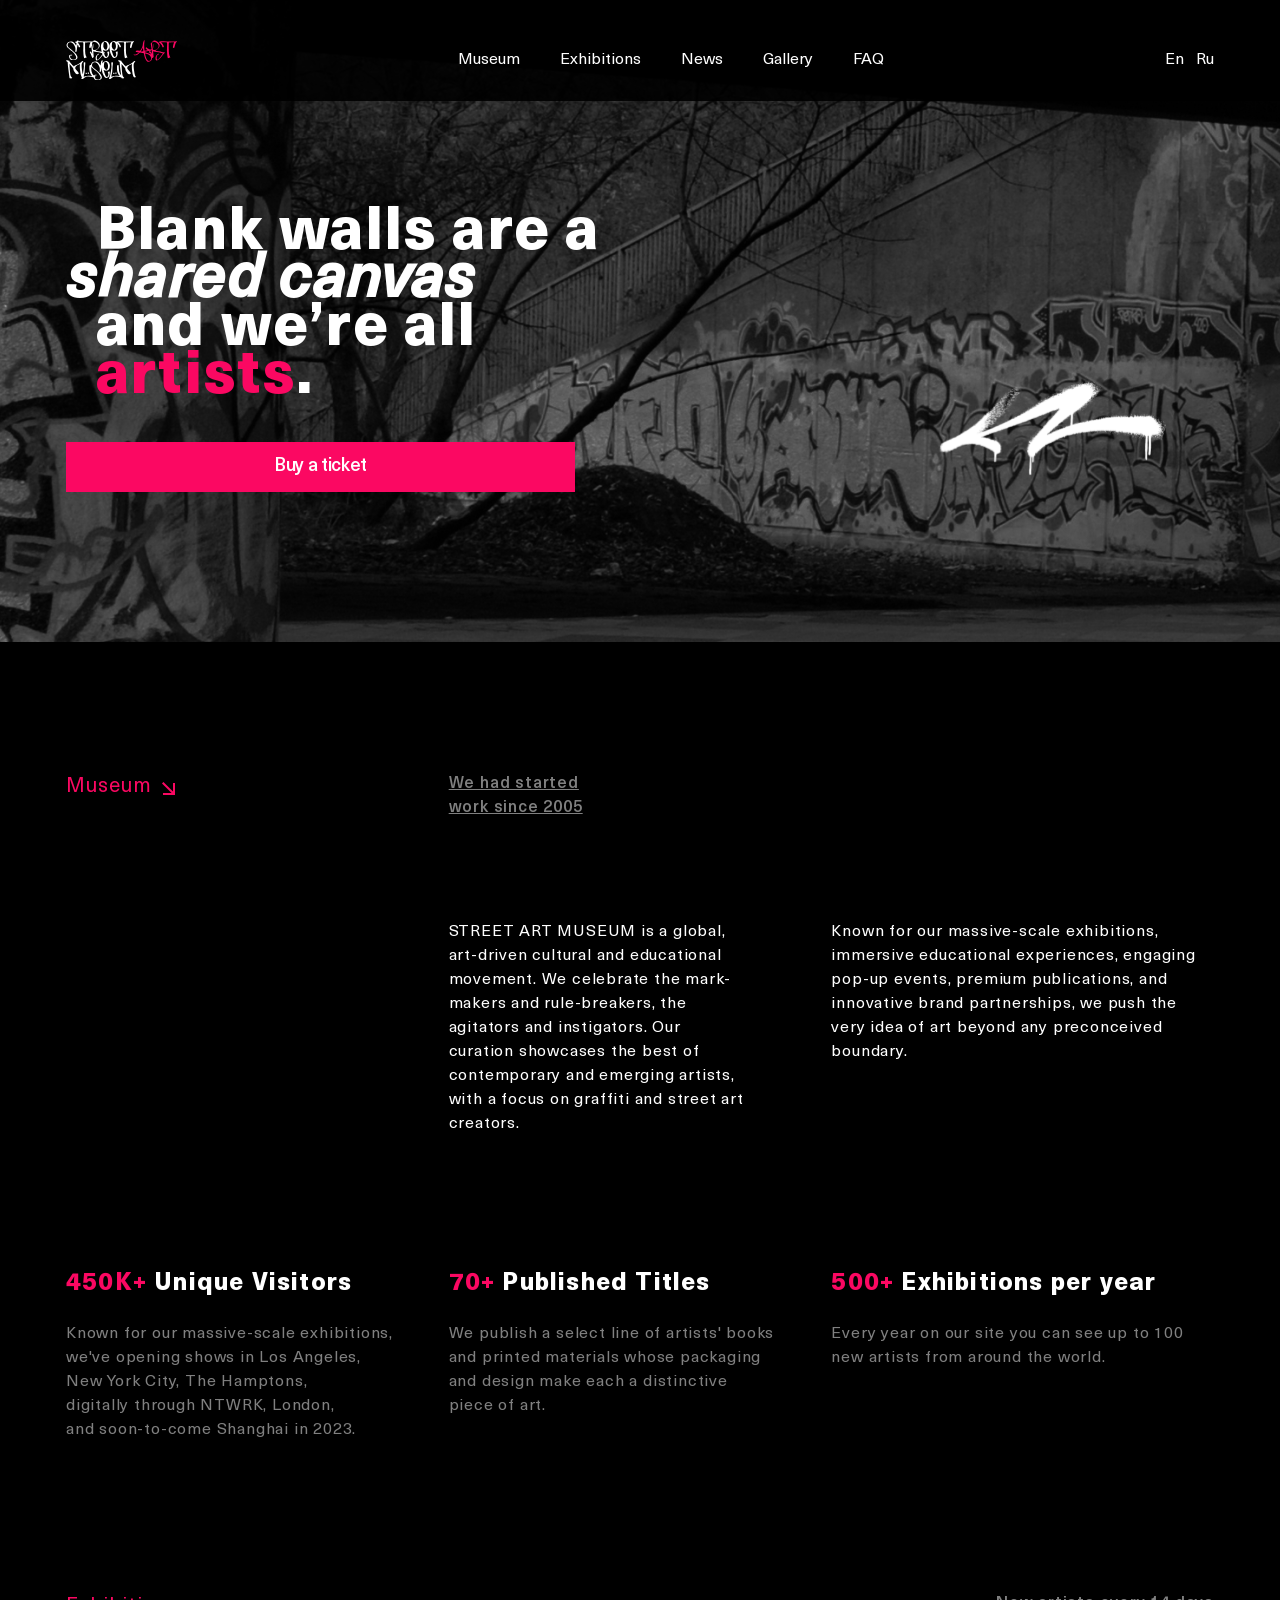
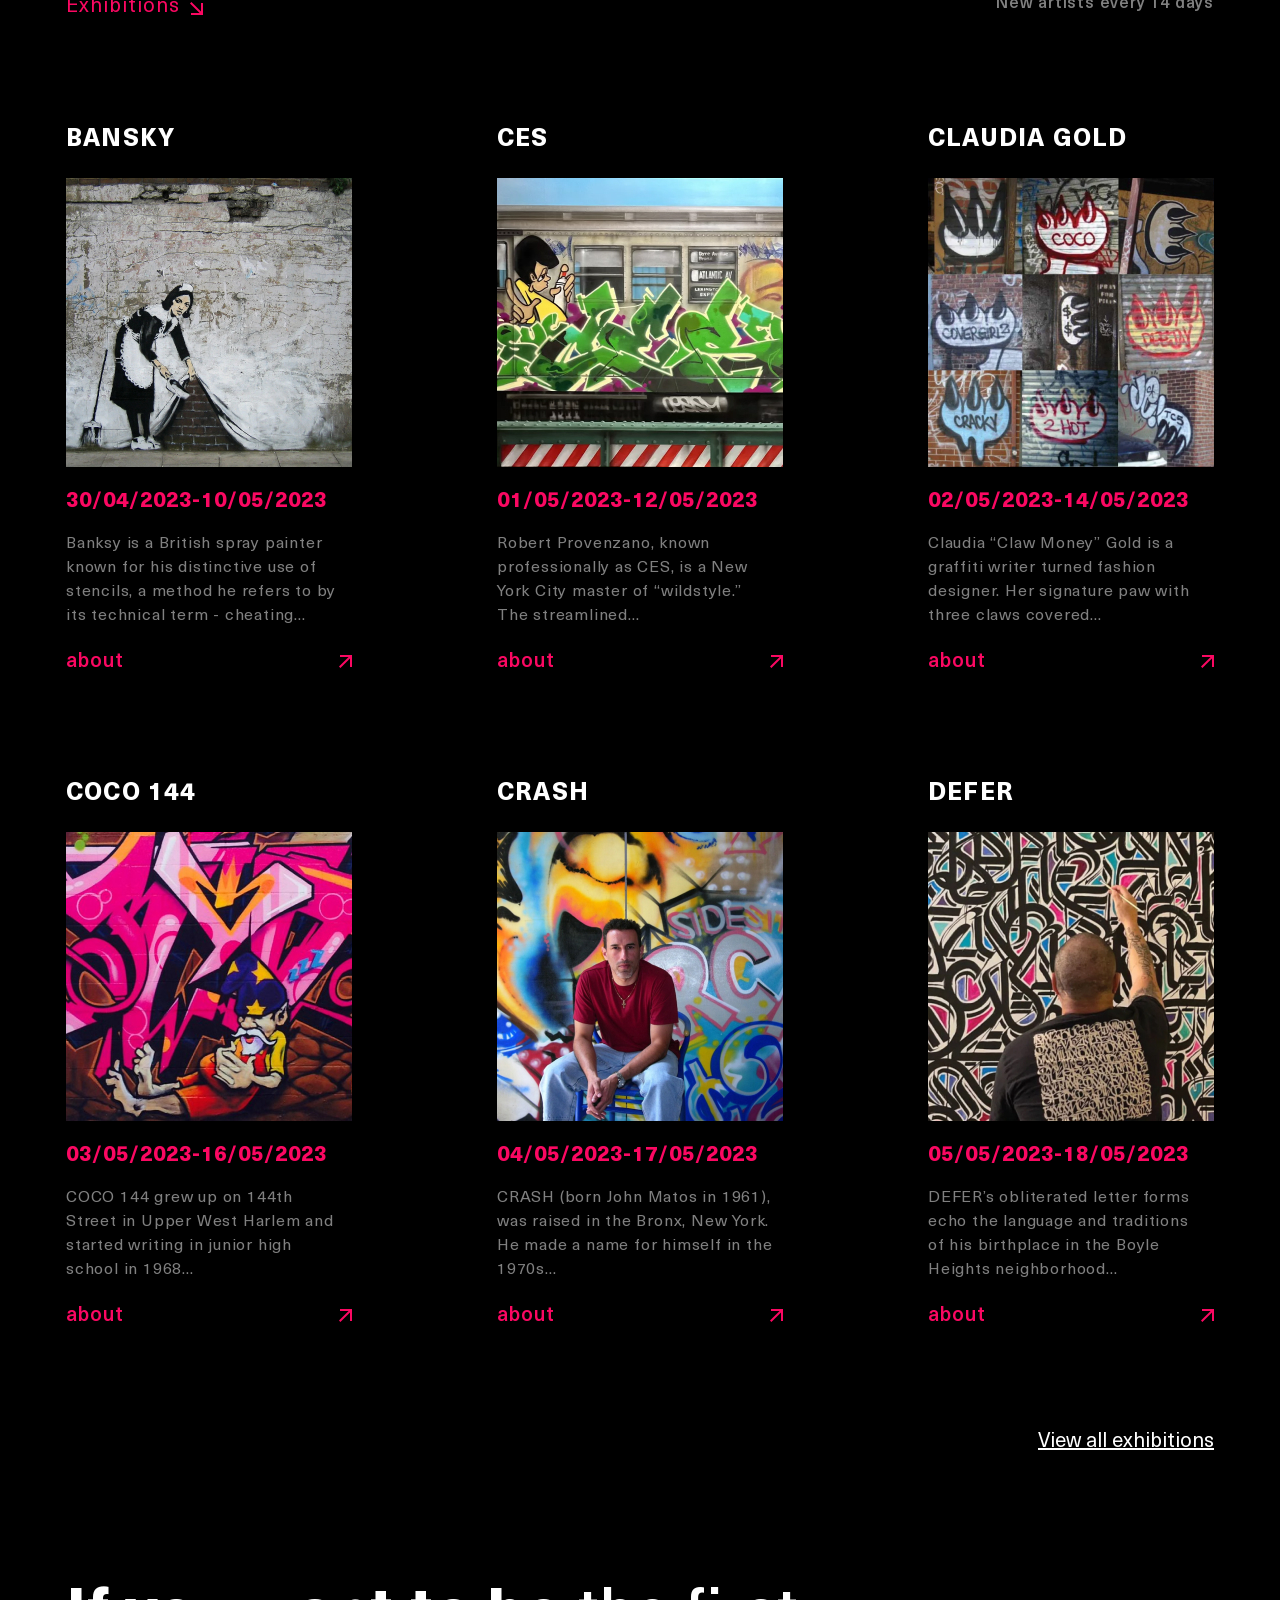
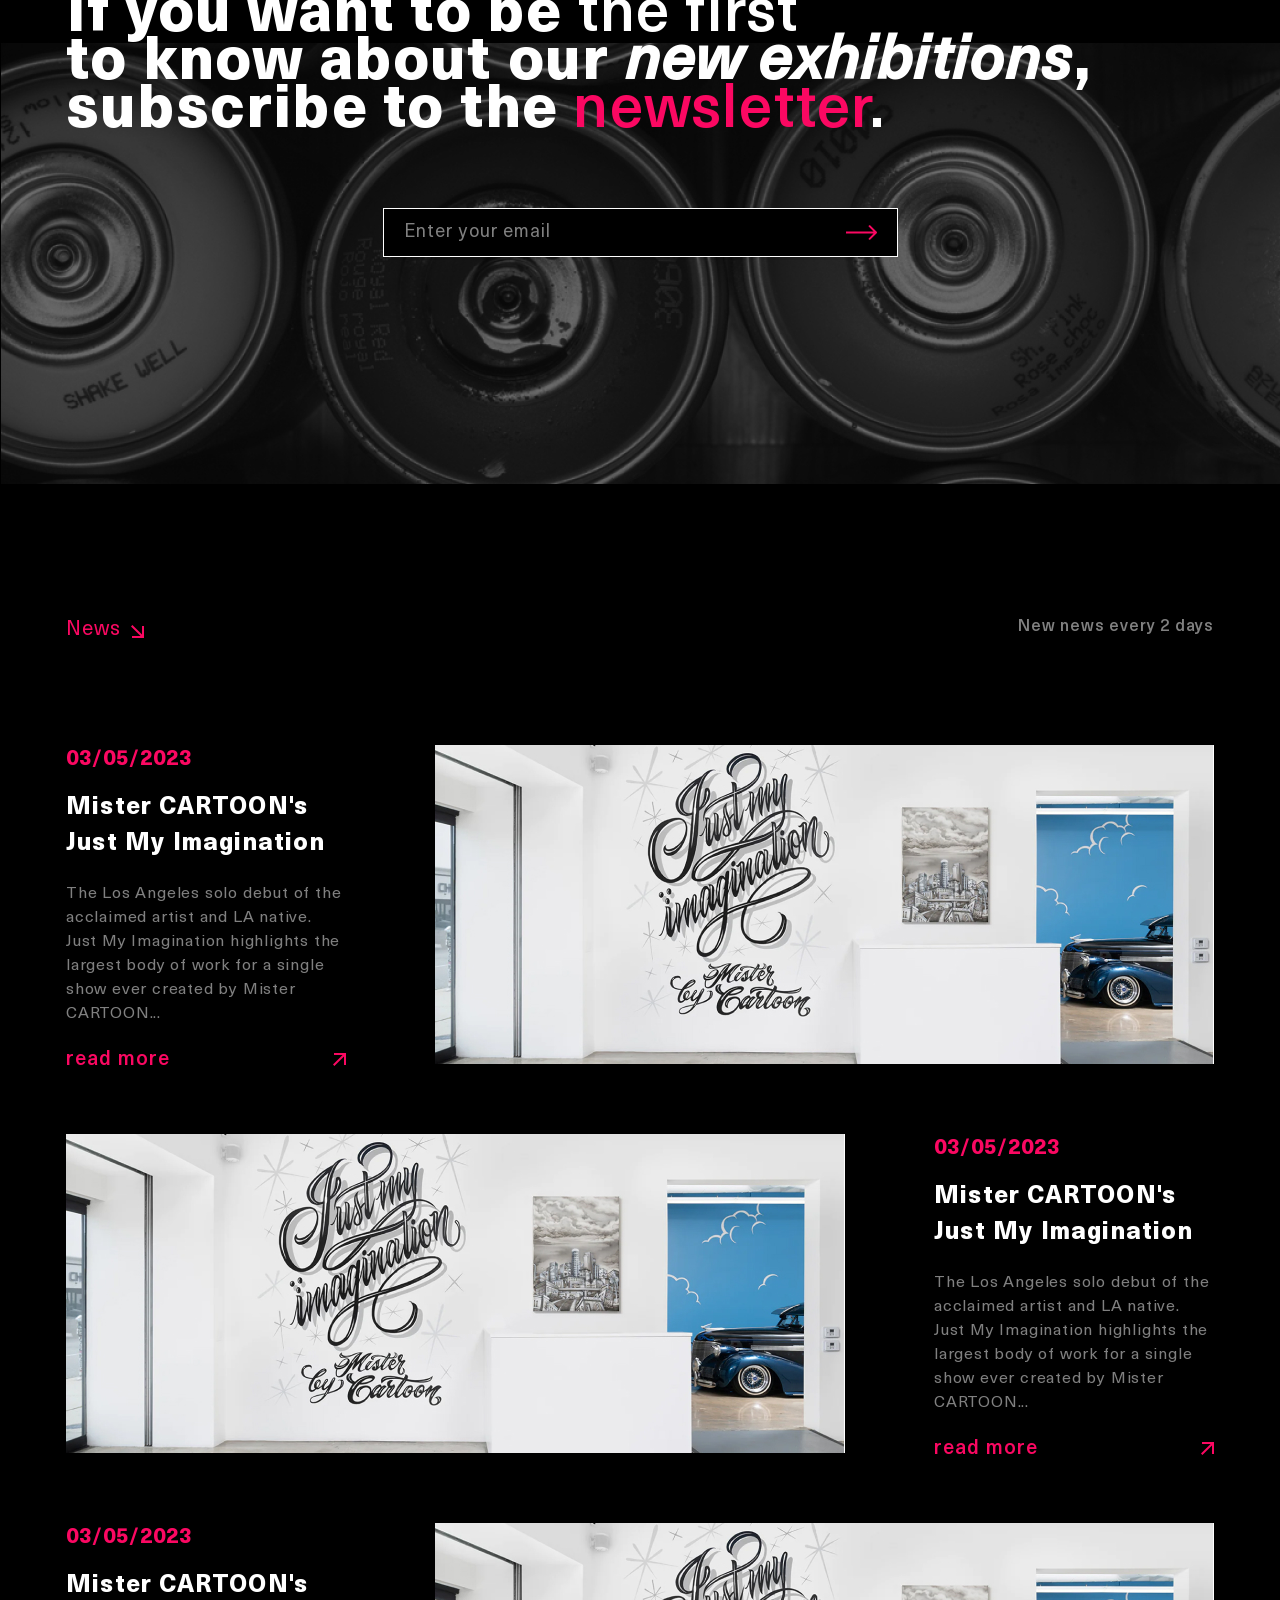
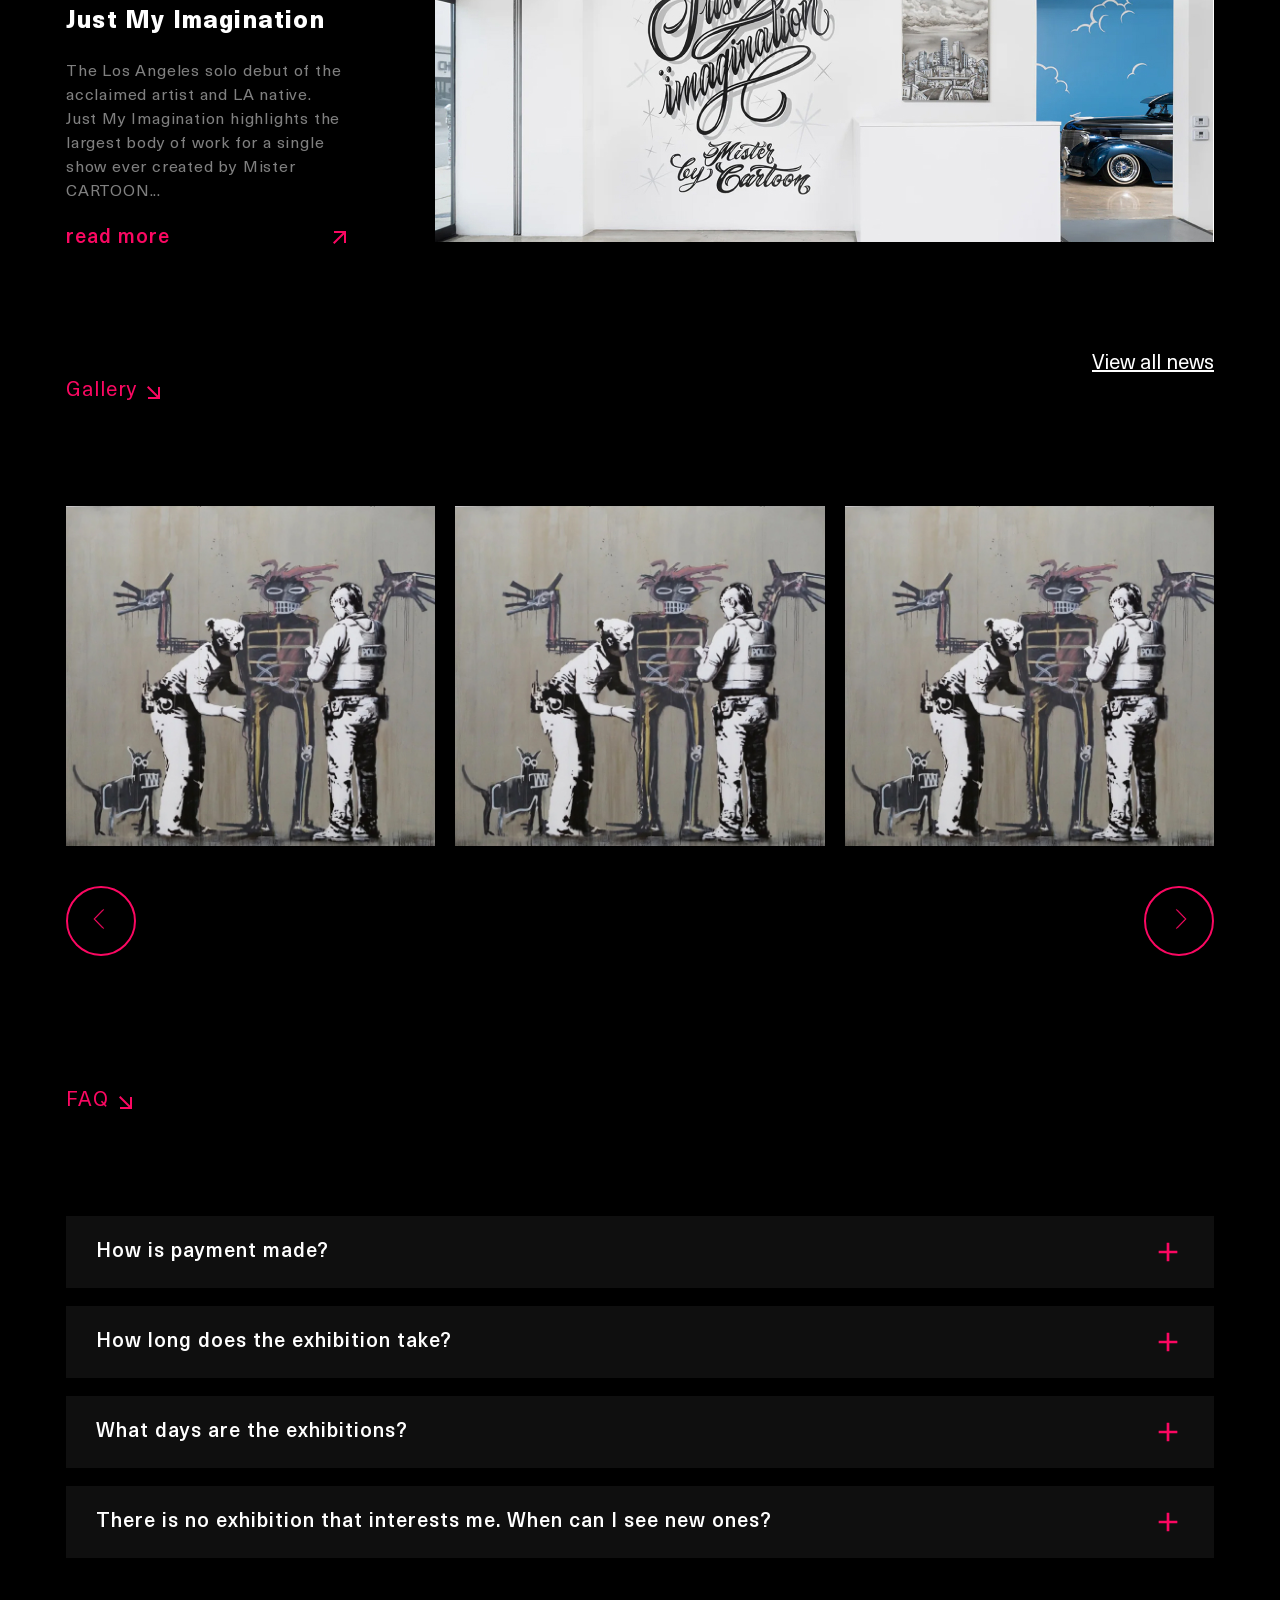
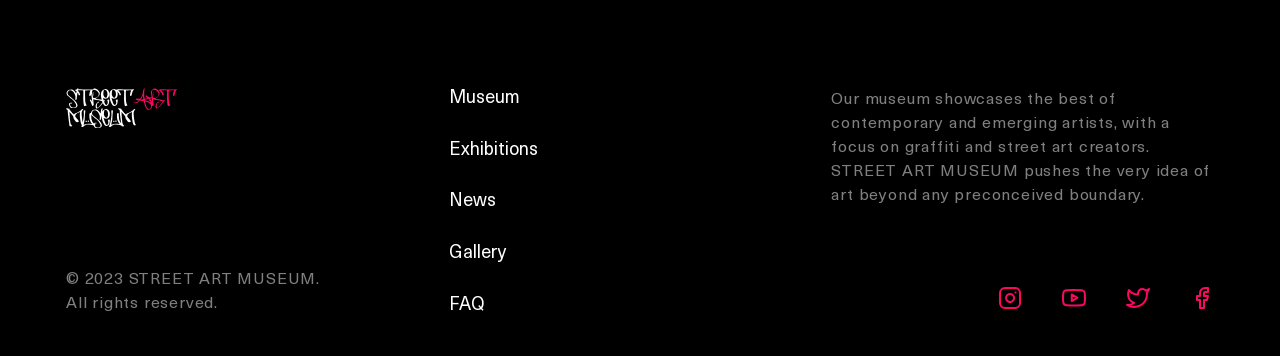
==== index.html @ e5658531 "Some styles improvement" ====
<!DOCTYPE html>
<html lang="en">
  <head>
    <meta charset="UTF-8" />
    <meta name="viewport" content="width=device-width, initial-scale=1.0" />
    <title>Street art museum</title>
    <link rel="stylesheet" href="./css/reset.css" />
    <link rel="stylesheet" href="./css/style.css" />
    <script
      src="https://cdn.jsdelivr.net/npm/bootstrap@5.0.2/dist/js/bootstrap.bundle.min.js"
      integrity="sha384-MrcW6ZMFYlzcLA8Nl+NtUVF0sA7MsXsP1UyJoMp4YLEuNSfAP+JcXn/tWtIaxVXM"
      crossorigin="anonymous"
    ></script>
  </head>

  <body>
    <!-- Header -->
    <header class="header-container">
      <div class="container">
        <div class="header">
          <a href="/">
            <img
              src="./img/svg/logo.svg"
              alt="Street art museum"
              width="111"
              height="41"
            />
          </a>
          <nav>
            <ul class="list list-horizontal">
              <li class="list-item">
                <a href="#Museum" class="list-item-link">Museum</a>
              </li>
              <li class="list-item">
                <a href="#Exhibitions" class="list-item-link">Exhibitions</a>
              </li>
              <li class="list-item">
                <a href="#News" class="list-item-link">News</a>
              </li>
              <li class="list-item">
                <a href="#Gallery" class="list-item-link">Gallery</a>
              </li>
              <li class="list-item">
                <a href="#FAQ" class="list-item-link">FAQ</a>
              </li>
            </ul>
          </nav>
          <nav>
            <ul class="list list-horizontal list-gutter-sm">
              <li class="list-item">
                <a href="#" class="list-item-link">En</a>
              </li>
              <li class="list-item">
                <a href="#" class="list-item-link">Ru</a>
              </li>
            </ul>
          </nav>
        </div>
      </div>
    </header>
    <!-- Header -->

    <main>
      <!-- Intro -->
      <section id="Intro" class="intro">
        <div class="container">
          <!-- Title -->
          <h1 class="intro-title">
            <div class="text-indent">Blank walls are a</div>
            <div>
              <em>shared canvas</em>
            </div>
            <div class="text-indent">and we’re all</div>
            <div class="text-indent">
              <strong class="text-red">artists</strong><strong>.</strong>
            </div>
          </h1>
          <!-- Title -->

          <button class="intro-button button-primary">Buy a ticket</button>
        </div>
      </section>
      <!-- Intro -->

      <!-- Museum -->
      <section id="Museum" class="museum">
        <div class="container">
          <div class="section-header">
            <div class="row">
              <div class="col">
                <h4 class="section-title">Museum</h4>
              </div>
              <div class="col">
                <p class="section-subtitle text-underline">
                  We had started <br />
                  work since 2005
                </p>
              </div>
              <div class="col"></div>
            </div>
          </div>
          <div class="row">
            <div class="col"></div>
            <div class="col">
              <p class="museum-text">
                STREET ART MUSEUM is a global, art-driven cultural and
                educational movement. We celebrate the mark-makers and
                rule-breakers, the agitators and instigators. Our curation
                showcases the best of contemporary and emerging artists, with a
                focus on graffiti and street art creators.
              </p>
            </div>
            <div class="col">
              <p class="museum-text museum-text-right">
                Known for our massive-scale exhibitions, immersive educational
                experiences, engaging pop-up events, premium publications, and
                innovative brand partnerships, we push the very idea of art
                beyond any preconceived boundary.
              </p>
            </div>
          </div>
        </div>
      </section>
      <!-- Museum -->

      <!-- About -->
      <section id="About" class="about">
        <div class="container">
          <div class="row">
            <div class="col">
              <h3 class="about-title">
                <strong class="text-red">450K+</strong> Unique Visitors
              </h3>
              <p class="about-text">
                Known for our massive-scale exhibitions,<br />
                we've opening shows in Los Angeles,<br />
                New York City, The Hamptons,<br />
                digitally through NTWRK, London,<br />
                and soon-to-come Shanghai in 2023.
              </p>
            </div>
            <div class="col">
              <h3 class="about-title">
                <strong class="text-red">70+</strong> Published Titles
              </h3>
              <p class="about-text">
                We publish a select line of artists' books<br />
                and printed materials whose packaging<br />
                and design make each a distinctive<br />
                piece of art.
              </p>
            </div>
            <div class="col">
              <h3 class="about-title">
                <strong class="text-red">500+</strong> Exhibitions per year
              </h3>
              <p class="about-text about-text-right">
                Every year on our site you can see up to 100 new artists from
                around the world.
              </p>
            </div>
          </div>
        </div>
      </section>
      <!-- About -->

      <!-- Exhibitions -->
      <section id="Exhibitions" class="exhibitions">
        <div class="container">
          <div class="section-header">
            <div class="row">
              <div class="col-auto">
                <h4 class="section-title">Exhibitions</h4>
              </div>

              <div class="col-auto ml-auto">
                <p class="section-subtitle text-nowrap">
                  New artists every 14 days
                </p>
              </div>
            </div>
          </div>
          <div class="grid-card">
            <!-- Card -->
            <div class="card-vertical">
              <h3 class="card-header">BANSKY</h3>
              <img class="card-img" src="./img/img-exh1.jpg" />
              <div class="card-body">
                <h5 class="card-title">30/04/2023-10/05/2023</h5>
                <p class="card-text">
                  Banksy is a British spray painter known for his distinctive
                  use of stencils, a method he refers to by its technical term -
                  cheating...
                </p>
              </div>
              <a href="#" class="card-link">about</a>
            </div>
            <!-- Card -->
            <!-- Card -->
            <div class="card-vertical">
              <h3 class="card-header">CES</h3>
              <img class="card-img" src="./img/img-exh2.jpg" />
              <div class="card-body">
                <h5 class="card-title">01/05/2023-12/05/2023</h5>
                <p class="card-text">
                  Robert Provenzano, known professionally as CES, is a New York
                  City master of “wildstyle.” The streamlined...
                </p>
              </div>
              <a href="#" class="card-link">about</a>
            </div>
            <!-- Card -->
            <!-- Card -->
            <div class="card-vertical">
              <h3 class="card-header">CLAUDIA GOLD</h3>
              <img class="card-img" src="./img/img-exh3.jpg" />
              <div class="card-body">
                <h5 class="card-title">02/05/2023-14/05/2023</h5>
                <p class="card-text">
                  Claudia “Claw Money” Gold is a graffiti writer turned fashion
                  designer. Her signature paw with three claws covered...
                </p>
              </div>
              <a href="#" class="card-link">about</a>
            </div>
            <!-- Card -->
            <!-- Card -->
            <div class="card-vertical">
              <h3 class="card-header">COCO 144</h3>
              <img class="card-img" src="./img/img-exh4.jpg" />
              <div class="card-body">
                <h5 class="card-title">03/05/2023-16/05/2023</h5>
                <p class="card-text">
                  COCO 144 grew up on 144th Street in Upper West Harlem and
                  started writing in junior high school in 1968...
                </p>
              </div>
              <a href="#" class="card-link">about</a>
            </div>
            <!-- Card -->
            <!-- Card -->
            <div class="card-vertical">
              <h3 class="card-header">CRASH</h3>
              <img class="card-img" src="./img/img-exh5.jpg" />
              <div class="card-body">
                <h5 class="card-title">04/05/2023-17/05/2023</h5>
                <p class="card-text">
                  CRASH (born John Matos in 1961), was raised in the Bronx, New
                  York. He made a name for himself in the 1970s...
                </p>
              </div>
              <a href="#" class="card-link">about</a>
            </div>
            <!-- Card -->
            <!-- Card -->
            <div class="card-vertical">
              <h3 class="card-header">DEFER</h3>
              <img class="card-img" src="./img/img-exh6.jpg" />
              <div class="card-body">
                <h5 class="card-title">05/05/2023-18/05/2023</h5>
                <p class="card-text">
                  DEFER’s obliterated letter forms echo the language and
                  traditions of his birthplace in the Boyle Heights
                  neighborhood...
                </p>
              </div>
              <a href="#" class="card-link">about</a>
            </div>
            <!-- Card -->
          </div>
          <div class="section-footer">
            <a href="#" class="link link-lg">View all exhibitions</a>
          </div>
        </div>
      </section>
      <!-- Exhibitions -->

      <!-- Subscription  -->
      <section id="Subscription" class="subscription">
        <div class="container">
          <h1 class="subscription-title">
            If you want to be <strong class="text-md">the first</strong><br />
            to know about our <em>new exhibitions</em>,<br />
            subscribe to the
            <strong class="text-md text-red">newsletter</strong
            ><strong class="text-md text-white">.</strong>
          </h1>

          <div class="subscription-input-container">
            <div class="subscription-form-control">
              <input
                type="email"
                placeholder="Enter your email"
                class="subscription-input"
              />
              <button class="subscription-btn">
                <svg
                  xmlns="http://www.w3.org/2000/svg"
                  width="31"
                  height="15"
                  viewBox="0 0 31 15"
                  fill="none"
                >
                  <path
                    d="M30.7071 8.20711C31.0976 7.81658 31.0976 7.18342 30.7071 6.79289L24.3431 0.428932C23.9526 0.0384078 23.3195 0.0384078 22.9289 0.428932C22.5384 0.819457 22.5384 1.45262 22.9289 1.84315L28.5858 7.5L22.9289 13.1569C22.5384 13.5474 22.5384 14.1805 22.9289 14.5711C23.3195 14.9616 23.9526 14.9616 24.3431 14.5711L30.7071 8.20711ZM0 8.5H30V6.5H0V8.5Z"
                    fill="#FB0862"
                  />
                </svg>
              </button>
            </div>
          </div>
        </div>
      </section>
      <!-- Subscription  -->

      <!-- News -->
      <section id="News" class="news">
        <div class="container">
          <div class="section-header">
            <div class="row">
              <div class="col-auto">
                <h4 class="section-title">News</h4>
              </div>
              <div class="col-auto ml-auto">
                <p class="section-subtitle text-nowrap">
                  New news every 2 days
                </p>
              </div>
            </div>
          </div>

          <div class="grid-card-horizontal">
            <!-- Card -->
            <div class="card-horizontal card-horizontal-reverse">
              <div class="card-img">
                <img src="./img/news-img1.jpg" />
              </div>
              <div class="card-body">
                <h5 class="card-title">03/05/2023</h5>
                <h3 class="card-header">
                  Mister CARTOON's Just My Imagination
                </h3>
                <p class="card-text">
                  The Los Angeles solo debut of the acclaimed artist and LA
                  native. Just My Imagination highlights the largest body of
                  work for a single show ever created by Mister CARTOON...
                </p>
                <a href="#" class="card-link">read more</a>
              </div>
            </div>
            <!-- Card -->

            <!-- Card -->
            <div class="card-horizontal">
              <div class="card-img">
                <img src="./img/news-img1.jpg" />
              </div>
              <div class="card-body">
                <h5 class="card-title">03/05/2023</h5>
                <h3 class="card-header">
                  Mister CARTOON's Just My Imagination
                </h3>
                <p class="card-text">
                  The Los Angeles solo debut of the acclaimed artist and LA
                  native. Just My Imagination highlights the largest body of
                  work for a single show ever created by Mister CARTOON...
                </p>
                <a href="#" class="card-link">read more</a>
              </div>
            </div>
            <!-- Card -->

            <!-- Card -->
            <div class="card-horizontal card-horizontal-reverse">
              <div class="card-img">
                <img src="./img/news-img1.jpg" />
              </div>
              <div class="card-body">
                <h5 class="card-title">03/05/2023</h5>
                <h3 class="card-header">
                  Mister CARTOON's Just My Imagination
                </h3>
                <p class="card-text">
                  The Los Angeles solo debut of the acclaimed artist and LA
                  native. Just My Imagination highlights the largest body of
                  work for a single show ever created by Mister CARTOON...
                </p>
                <a href="#" class="card-link">read more</a>
              </div>
            </div>
            <!-- Card -->
          </div>

          <div class="section-footer">
            <a href="#" class="link link-lg">View all news</a>
          </div>
        </div>
      </section>
      <!-- News -->

      <!-- Gallery -->
      <section id="Gallery" class="gallery">
        <div class="container">
          <div class="section-header">
            <h4 class="section-title">Gallery</h4>
          </div>
          <div
            id="carouselExampleControls"
            class="carousel slide"
            data-bs-ride="carousel"
          >
            <div class="carousel-inner">
              <div class="carousel-item active">
                <div class="row row-gutter row-nowrap">
                  <div class="col">
                    <img src="./img/gallery-img1.jpg" />
                  </div>
                  <div class="col">
                    <img src="./img/gallery-img1.jpg" />
                  </div>
                  <div class="col">
                    <img src="./img/gallery-img1.jpg" />
                  </div>
                </div>
              </div>
              <div class="carousel-item">
                <div class="row row-gutter row-nowrap">
                  <div class="col">
                    <img src="./img/gallery-img2.jpg" />
                  </div>
                  <div class="col">
                    <img src="./img/gallery-img2.jpg" />
                  </div>
                  <div class="col">
                    <img src="./img/gallery-img2.jpg" />
                  </div>
                </div>
              </div>
              <div class="carousel-item">
                <div class="row row-gutter row-nowrap">
                  <div class="col">
                    <img src="./img/gallery-img3.jpg" />
                  </div>
                  <div class="col">
                    <img src="./img/gallery-img3.jpg" />
                  </div>
                  <div class="col">
                    <img src="./img/gallery-img3.jpg" />
                  </div>
                </div>
              </div>
            </div>
            <div class="carousel-control-container">
              <button
                class="carousel-control"
                type="button"
                data-bs-target="#carouselExampleControls"
                data-bs-slide="prev"
              >
                <svg
                  xmlns="http://www.w3.org/2000/svg"
                  width="24"
                  height="24"
                  viewBox="0 0 24 24"
                  fill="none"
                >
                  <path
                    d="M5.9374 11.6514L5.5981 12.0001L5.9374 12.3488L14.4294 21.0758L14.4294 21.0758L14.4332 21.0796C14.4565 21.103 14.4749 21.1309 14.4874 21.1615C14.4998 21.1921 14.5061 21.2249 14.5059 21.2579C14.5056 21.291 14.4987 21.3237 14.4858 21.3541C14.4728 21.3845 14.4539 21.412 14.4302 21.435C14.4065 21.4581 14.3785 21.4762 14.3477 21.4884C14.317 21.5005 14.2842 21.5064 14.2511 21.5058C14.2181 21.5052 14.1855 21.498 14.1552 21.4847C14.1249 21.4714 14.0976 21.4522 14.0748 21.4283L14.0748 21.4283L14.0711 21.4244L5.07112 12.1744C5.07112 12.1744 5.07111 12.1744 5.07111 12.1744C5.02571 12.1277 5.00031 12.0652 5.00031 12.0001C5.00031 11.935 5.02571 11.8724 5.07111 11.8258C5.07111 11.8258 5.07112 11.8258 5.07112 11.8258L14.0711 2.57577L14.0711 2.57579L14.0748 2.57191C14.0976 2.54798 14.1249 2.5288 14.1552 2.51549C14.1855 2.50218 14.218 2.495 14.2511 2.49437C14.2842 2.49374 14.317 2.49967 14.3477 2.51182C14.3785 2.52397 14.4065 2.5421 14.4302 2.56515C14.4539 2.5882 14.4728 2.61572 14.4858 2.64612C14.4987 2.67652 14.5056 2.70919 14.5058 2.74225C14.5061 2.7753 14.4998 2.80808 14.4874 2.8387C14.4749 2.86931 14.4565 2.89714 14.4332 2.92058L14.4331 2.92056L14.4294 2.9244L5.9374 11.6514Z"
                    stroke="#FB0862"
                  />
                </svg>
              </button>
              <button
                class="carousel-control"
                type="button"
                data-bs-target="#carouselExampleControls"
                data-bs-slide="next"
              >
                <svg
                  xmlns="http://www.w3.org/2000/svg"
                  width="24"
                  height="24"
                  viewBox="0 0 24 24"
                  fill="none"
                >
                  <path
                    d="M18.0626 12.3486L18.4019 11.9999L18.0626 11.6512L9.5706 2.92421L9.57062 2.92419L9.56684 2.9204C9.54354 2.89695 9.52511 2.86912 9.51264 2.83851C9.50016 2.8079 9.49387 2.77512 9.49415 2.74206C9.49442 2.70901 9.50125 2.67633 9.51424 2.64594C9.52722 2.61554 9.5461 2.58802 9.5698 2.56496C9.59349 2.54191 9.62152 2.52379 9.65226 2.51164C9.683 2.49949 9.71585 2.49356 9.7489 2.49419C9.78195 2.49482 9.81455 2.50199 9.8448 2.5153C9.87506 2.52861 9.90238 2.54779 9.92518 2.57173L9.92516 2.57175L9.92889 2.57559L18.9289 11.8256C18.9289 11.8256 18.9289 11.8256 18.9289 11.8256C18.9743 11.8723 18.9997 11.9348 18.9997 11.9999C18.9997 12.065 18.9743 12.1276 18.9289 12.1742C18.9289 12.1742 18.9289 12.1742 18.9289 12.1742L9.92889 21.4242L9.92887 21.4242L9.92518 21.4281C9.90238 21.452 9.87507 21.4712 9.84481 21.4845C9.81455 21.4978 9.78195 21.505 9.7489 21.5056C9.71585 21.5063 9.683 21.5003 9.65226 21.4882C9.62152 21.476 9.59349 21.4579 9.5698 21.4349C9.54611 21.4118 9.52722 21.3843 9.51424 21.3539C9.50125 21.3235 9.49442 21.2908 9.49415 21.2578C9.49387 21.2247 9.50016 21.1919 9.51264 21.1613C9.52511 21.1307 9.54354 21.1029 9.56685 21.0794L9.56687 21.0794L9.5706 21.0756L18.0626 12.3486Z"
                    stroke="#FB0862"
                  />
                </svg>
              </button>
            </div>
          </div>
        </div>
      </section>
      <!-- Gallery -->

      <!-- FAQ -->
      <section id="FAQ" class="faq">
        <div class="container">
          <div class="section-header">
            <h4 class="section-title">FAQ</h4>
          </div>
          <div class="accordion accordion-flush" id="accordionFlushExample">
            <div class="accordion-item">
              <h2 class="accordion-header" id="flush-headingOne">
                <button
                  class="accordion-button collapsed"
                  type="button"
                  data-bs-toggle="collapse"
                  data-bs-target="#flush-collapseOne"
                  aria-expanded="false"
                  aria-controls="flush-collapseOne"
                >
                  How is payment made?
                </button>
              </h2>
              <div
                id="flush-collapseOne"
                class="accordion-collapse collapse"
                aria-labelledby="flush-headingOne"
                data-bs-parent="#accordionFlushExample"
              >
                <div class="accordion-body">
                  Placeholder content for this accordion, which is intended to
                  demonstrate the <code>.accordion-flush</code> class. This is
                  the first item's accordion body.
                </div>
              </div>
            </div>
            <div class="accordion-item">
              <h2 class="accordion-header" id="flush-headingTwo">
                <button
                  class="accordion-button collapsed"
                  type="button"
                  data-bs-toggle="collapse"
                  data-bs-target="#flush-collapseTwo"
                  aria-expanded="false"
                  aria-controls="flush-collapseTwo"
                >
                  How long does the exhibition take?
                </button>
              </h2>
              <div
                id="flush-collapseTwo"
                class="accordion-collapse collapse"
                aria-labelledby="flush-headingTwo"
                data-bs-parent="#accordionFlushExample"
              >
                <div class="accordion-body">
                  Placeholder content for this accordion, which is intended to
                  demonstrate the <code>.accordion-flush</code> class. This is
                  the second item's accordion body. Let's imagine this being
                  filled with some actual content.
                </div>
              </div>
            </div>
            <div class="accordion-item">
              <h2 class="accordion-header" id="flush-headingThree">
                <button
                  class="accordion-button collapsed"
                  type="button"
                  data-bs-toggle="collapse"
                  data-bs-target="#flush-collapseThree"
                  aria-expanded="false"
                  aria-controls="flush-collapseThree"
                >
                  What days are the exhibitions?
                </button>
              </h2>
              <div
                id="flush-collapseThree"
                class="accordion-collapse collapse"
                aria-labelledby="flush-headingThree"
                data-bs-parent="#accordionFlushExample"
              >
                <div class="accordion-body">
                  Placeholder content for this accordion, which is intended to
                  demonstrate the <code>.accordion-flush</code> class. This is
                  the third item's accordion body. Nothing more exciting
                  happening here in terms of content, but just filling up the
                  space to make it look, at least at first glance, a bit more
                  representative of how this would look in a real-world
                  application.
                </div>
              </div>
            </div>
            <div class="accordion-item">
              <h2 class="accordion-header" id="flush-headingFour">
                <button
                  class="accordion-button collapsed"
                  type="button"
                  data-bs-toggle="collapse"
                  data-bs-target="#flush-collapseFour"
                  aria-expanded="false"
                  aria-controls="flush-collapseFour"
                >
                  There is no exhibition that interests me. When can I see new
                  ones?
                </button>
              </h2>
              <div
                id="flush-collapseFour"
                class="accordion-collapse collapse"
                aria-labelledby="flush-headingFour"
                data-bs-parent="#accordionFlushExample"
              >
                <div class="accordion-body">
                  Placeholder content for this accordion, which is intended to
                  demonstrate the <code>.accordion-flush</code> class. This is
                  the first item'.
                </div>
              </div>
            </div>
          </div>
        </div>
      </section>
      <!-- FAQ -->
    </main>

    <!-- Footer -->
    <footer class="footer">
      <div class="container">
        <div class="row">
          <div class="col d-flex-column">
            <a href="/">
              <img
                src="./img/svg/logo.svg"
                alt="Street art museum"
                width="111"
                height="41"
              />
            </a>
            <p class="text-muted mt-auto">
              © 2023 STREET ART MUSEUM.<br />
              All rights reserved.
            </p>
          </div>
          <div class="col">
            <ul class="list list-vertical text-lg">
              <li class="list-item">
                <a href="#Museum" class="list-item-link">Museum</a>
              </li>
              <li class="list-item">
                <a href="#Exhibitions" class="list-item-link">Exhibitions</a>
              </li>
              <li class="list-item">
                <a href="#News" class="list-item-link">News</a>
              </li>
              <li class="list-item">
                <a href="#Gallery" class="list-item-link">Gallery</a>
              </li>
              <li class="list-item">
                <a href="#FAQ" class="list-item-link">FAQ</a>
              </li>
            </ul>
          </div>
          <div class="col d-flex-column">
            <p class="text-muted">
              Our museum showcases the best of contemporary and emerging
              artists, with a focus on graffiti and street art creators. STREET
              ART MUSEUM pushes the very idea of art beyond any preconceived
              boundary.
            </p>
            <ul class="list list-horizontal mt-auto justify-content-end">
              <li class="list-item">
                <a
                  href="https://instagram.com"
                  target="_blank"
                  class="list-item-link"
                >
                  <svg
                    xmlns="http://www.w3.org/2000/svg"
                    width="24"
                    height="24"
                    viewBox="0 0 24 24"
                    fill="none"
                  >
                    <path
                      d="M17 2H7C4.23858 2 2 4.23858 2 7V17C2 19.7614 4.23858 22 7 22H17C19.7614 22 22 19.7614 22 17V7C22 4.23858 19.7614 2 17 2Z"
                      stroke="#FB0862"
                      stroke-width="2"
                      stroke-linecap="round"
                      stroke-linejoin="round"
                    />
                    <path
                      d="M16 11.3701C16.1234 12.2023 15.9813 13.0523 15.5938 13.7991C15.2063 14.5459 14.5932 15.1515 13.8416 15.5297C13.0901 15.908 12.2385 16.0397 11.4078 15.906C10.5771 15.7723 9.80977 15.3801 9.21485 14.7852C8.61993 14.1903 8.22774 13.4229 8.09408 12.5923C7.96042 11.7616 8.09208 10.91 8.47034 10.1584C8.8486 9.40691 9.4542 8.7938 10.201 8.4063C10.9478 8.0188 11.7978 7.87665 12.63 8.00006C13.4789 8.12594 14.2649 8.52152 14.8717 9.12836C15.4785 9.73521 15.8741 10.5211 16 11.3701Z"
                      stroke="#FB0862"
                      stroke-width="2"
                      stroke-linecap="round"
                      stroke-linejoin="round"
                    />
                    <path
                      d="M17.5 6.5H17.51"
                      stroke="#FB0862"
                      stroke-width="2"
                      stroke-linecap="round"
                      stroke-linejoin="round"
                    />
                  </svg>
                </a>
              </li>
              <li class="list-item">
                <a
                  href="https://youtube.com"
                  target="_blank"
                  class="list-item-link"
                >
                  <svg
                    xmlns="http://www.w3.org/2000/svg"
                    width="24"
                    height="24"
                    viewBox="0 0 24 24"
                    fill="none"
                  >
                    <path
                      d="M22.54 6.42C22.4212 5.94541 22.1793 5.51057 21.8386 5.15941C21.498 4.80824 21.0707 4.55318 20.6 4.42C18.88 4 12 4 12 4C12 4 5.11999 4 3.39999 4.46C2.92924 4.59318 2.50197 4.84824 2.16134 5.19941C1.82071 5.55057 1.57878 5.98541 1.45999 6.46C1.14521 8.20556 0.991228 9.97631 0.999992 11.75C0.988771 13.537 1.14276 15.3213 1.45999 17.08C1.59095 17.5398 1.8383 17.9581 2.17814 18.2945C2.51797 18.6308 2.93881 18.8738 3.39999 19C5.11999 19.46 12 19.46 12 19.46C12 19.46 18.88 19.46 20.6 19C21.0707 18.8668 21.498 18.6118 21.8386 18.2606C22.1793 17.9094 22.4212 17.4746 22.54 17C22.8524 15.2676 23.0063 13.5103 23 11.75C23.0112 9.96295 22.8572 8.1787 22.54 6.42V6.42Z"
                      stroke="#FB0862"
                      stroke-width="2"
                      stroke-linecap="round"
                      stroke-linejoin="round"
                    />
                    <path
                      d="M9.75 15.02L15.5 11.75L9.75 8.47998V15.02Z"
                      stroke="#FB0862"
                      stroke-width="2"
                      stroke-linecap="round"
                      stroke-linejoin="round"
                    />
                  </svg>
                </a>
              </li>
              <li class="list-item">
                <a
                  href="https://twitter.com"
                  target="_blank"
                  class="list-item-link"
                >
                  <svg
                    xmlns="http://www.w3.org/2000/svg"
                    width="24"
                    height="24"
                    viewBox="0 0 24 24"
                    fill="none"
                  >
                    <path
                      d="M23 3.00005C22.0424 3.67552 20.9821 4.19216 19.86 4.53005C19.2577 3.83756 18.4573 3.34674 17.567 3.12397C16.6767 2.90121 15.7395 2.95724 14.8821 3.2845C14.0247 3.61176 13.2884 4.19445 12.773 4.95376C12.2575 5.71308 11.9877 6.61238 12 7.53005V8.53005C10.2426 8.57561 8.50127 8.18586 6.93101 7.39549C5.36074 6.60513 4.01032 5.43868 3 4.00005C3 4.00005 -1 13 8 17C5.94053 18.398 3.48716 19.099 1 19C10 24 21 19 21 7.50005C20.9991 7.2215 20.9723 6.94364 20.92 6.67005C21.9406 5.66354 22.6608 4.39276 23 3.00005V3.00005Z"
                      stroke="#FB0862"
                      stroke-width="2"
                      stroke-linecap="round"
                      stroke-linejoin="round"
                    />
                  </svg>
                </a>
              </li>
              <li class="list-item">
                <a
                  href="https://facebook.com"
                  target="_blank"
                  class="list-item-link"
                >
                  <svg
                    xmlns="http://www.w3.org/2000/svg"
                    width="24"
                    height="24"
                    viewBox="0 0 24 24"
                    fill="none"
                  >
                    <path
                      d="M18 2H15C13.6739 2 12.4021 2.52678 11.4645 3.46447C10.5268 4.40215 10 5.67392 10 7V10H7V14H10V22H14V14H17L18 10H14V7C14 6.73478 14.1054 6.48043 14.2929 6.29289C14.4804 6.10536 14.7348 6 15 6H18V2Z"
                      stroke="#FB0862"
                      stroke-width="2"
                      stroke-linecap="round"
                      stroke-linejoin="round"
                    />
                  </svg>
                </a>
              </li>
            </ul>
          </div>
        </div>
      </div>
    </footer>
    <!-- Footer -->
  </body>
</html>
---- css/style.css ----
@import './fonts.css';
@import './common.css';
@import './grid.css';
@import './btn.css';
@import './typography.css';
@import './accordion.css';
@import './carousel.css';
@import './header.css';
@import './intro.css';
@import './link.css';
@import './card.css';
@import './list.css';

/* Helpers */
.ml-auto {
  margin-left: auto;
}

.mt-auto {
  margin-top: auto;
}

.d-flex-column {
  display: flex;
  flex-direction: column;
}

.justify-content-end {
  justify-content: flex-end;
}
/* Helpers */

/* Section */
.section-header {
  margin-bottom: 100px;
}

.section-title {
  display: flex;
  gap: 10px;
  align-items: center;
  color: #fb0862;
  font-size: 20px;
  line-height: 1.5;
  letter-spacing: 1px;
}

.section-subtitle {
  color: rgba(255, 255, 255, 0.5);
  font-weight: 500;
}

.section-title:after {
  content: '';
  display: block;
  width: 13px;
  height: 13px;
  background-image: url(../img/svg/title_4arrow.svg);
  margin-top: 2px;
}

.section-footer {
  padding-top: 100px;
  text-align: right;
}
/* Section */

/* Museum */
.museum {
  padding-top: 130px;
  padding-bottom: 130px;
}

.museum-text {
  max-width: 300px;
}

.museum-text-right {
  max-width: 380px;
}
/* Museum */

/* About */
.about-title {
  color: #fff;
  margin-bottom: 20px;
}

.about-text {
  color: rgba(255, 255, 255, 0.5);
  margin-bottom: 20px;
}

.about-text-right {
  max-width: 380px;
}
/* About */

/* Exhibitions */
.exhibitions {
  padding-top: 130px;
  padding-bottom: 188px;
}
/* Exhibitions */

/* Subscription */
.subscription {
  position: relative;
  height: 443px;
  background-image: url(../img/image-imput-section.jpg);
  background-repeat: no-repeat;
  background-size: cover;
  padding-top: 166px;
  margin-bottom: 130px;
}

.subscription-title {
  position: absolute;
  top: 0;
  color: #fff;
  transform: translateY(-35%);
}

.subscription-input-container {
  display: flex;
  justify-content: center;
}

.subscription-form-control {
  display: flex;
  flex-wrap: nowrap;
  border: 1px solid #fff;
  background: #000;
  width: 100%;
  max-width: 515px;
}

.subscription-input {
  flex-grow: 1;
  padding: 10px 20px;
  border: 0;
  color: #fff;
  font-family: 'Neue Haas Unica';
  font-size: 18px;
  line-height: 1.5;
  letter-spacing: 0.9px;
  background-color: transparent;
}

.subscription-input::placeholder {
  color: rgba(255, 255, 255, 0.5);
}

.subscription-btn {
  display: flex;
  align-items: center;
  justify-content: center;
  border: 0;
  outline: none;
  background-color: transparent;
  padding: 0 20px;
}
/* Subscription */

/* Gallery */
.gallery {
  margin-bottom: 130px;
}
/* Gallery */

/* FAQ */
.faq {
  margin-bottom: 130px;
}
/* FAQ */

/* Footer */
.footer {
  padding-bottom: 40px;
}
/* Footer */
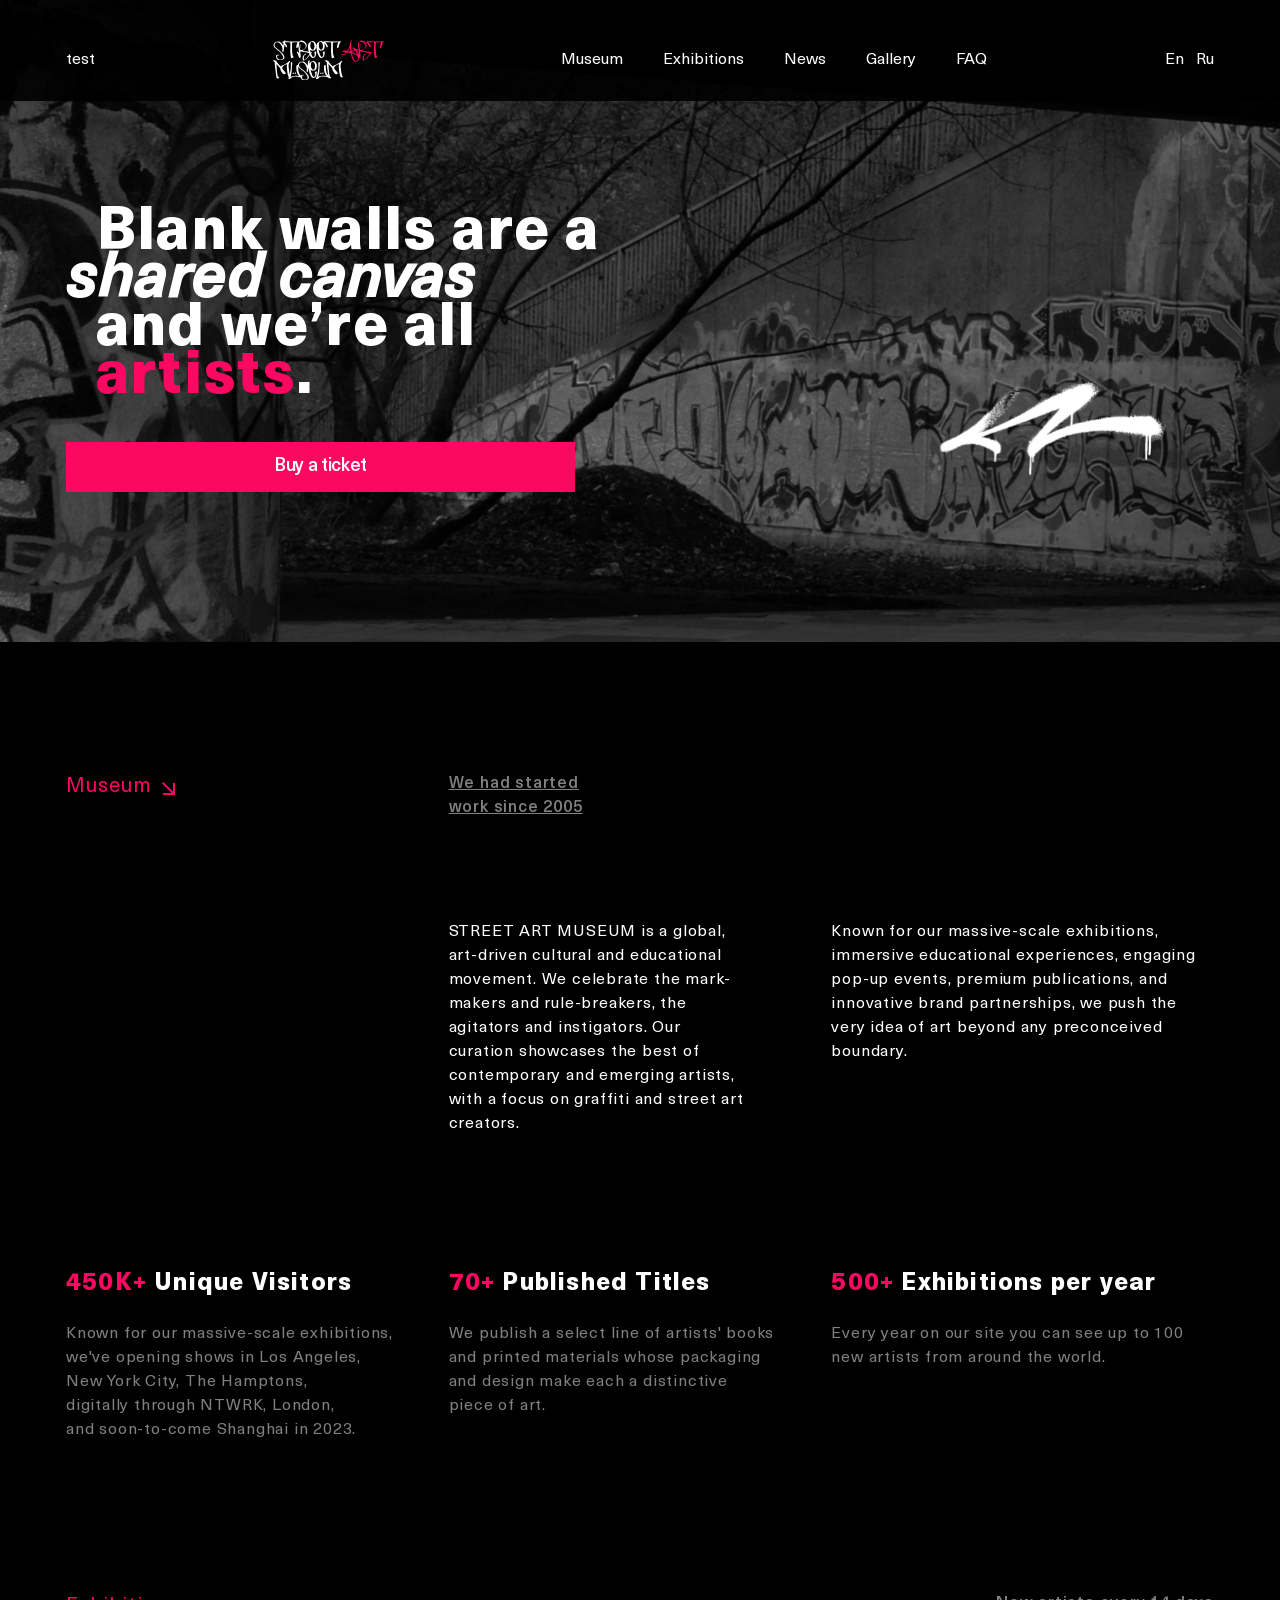
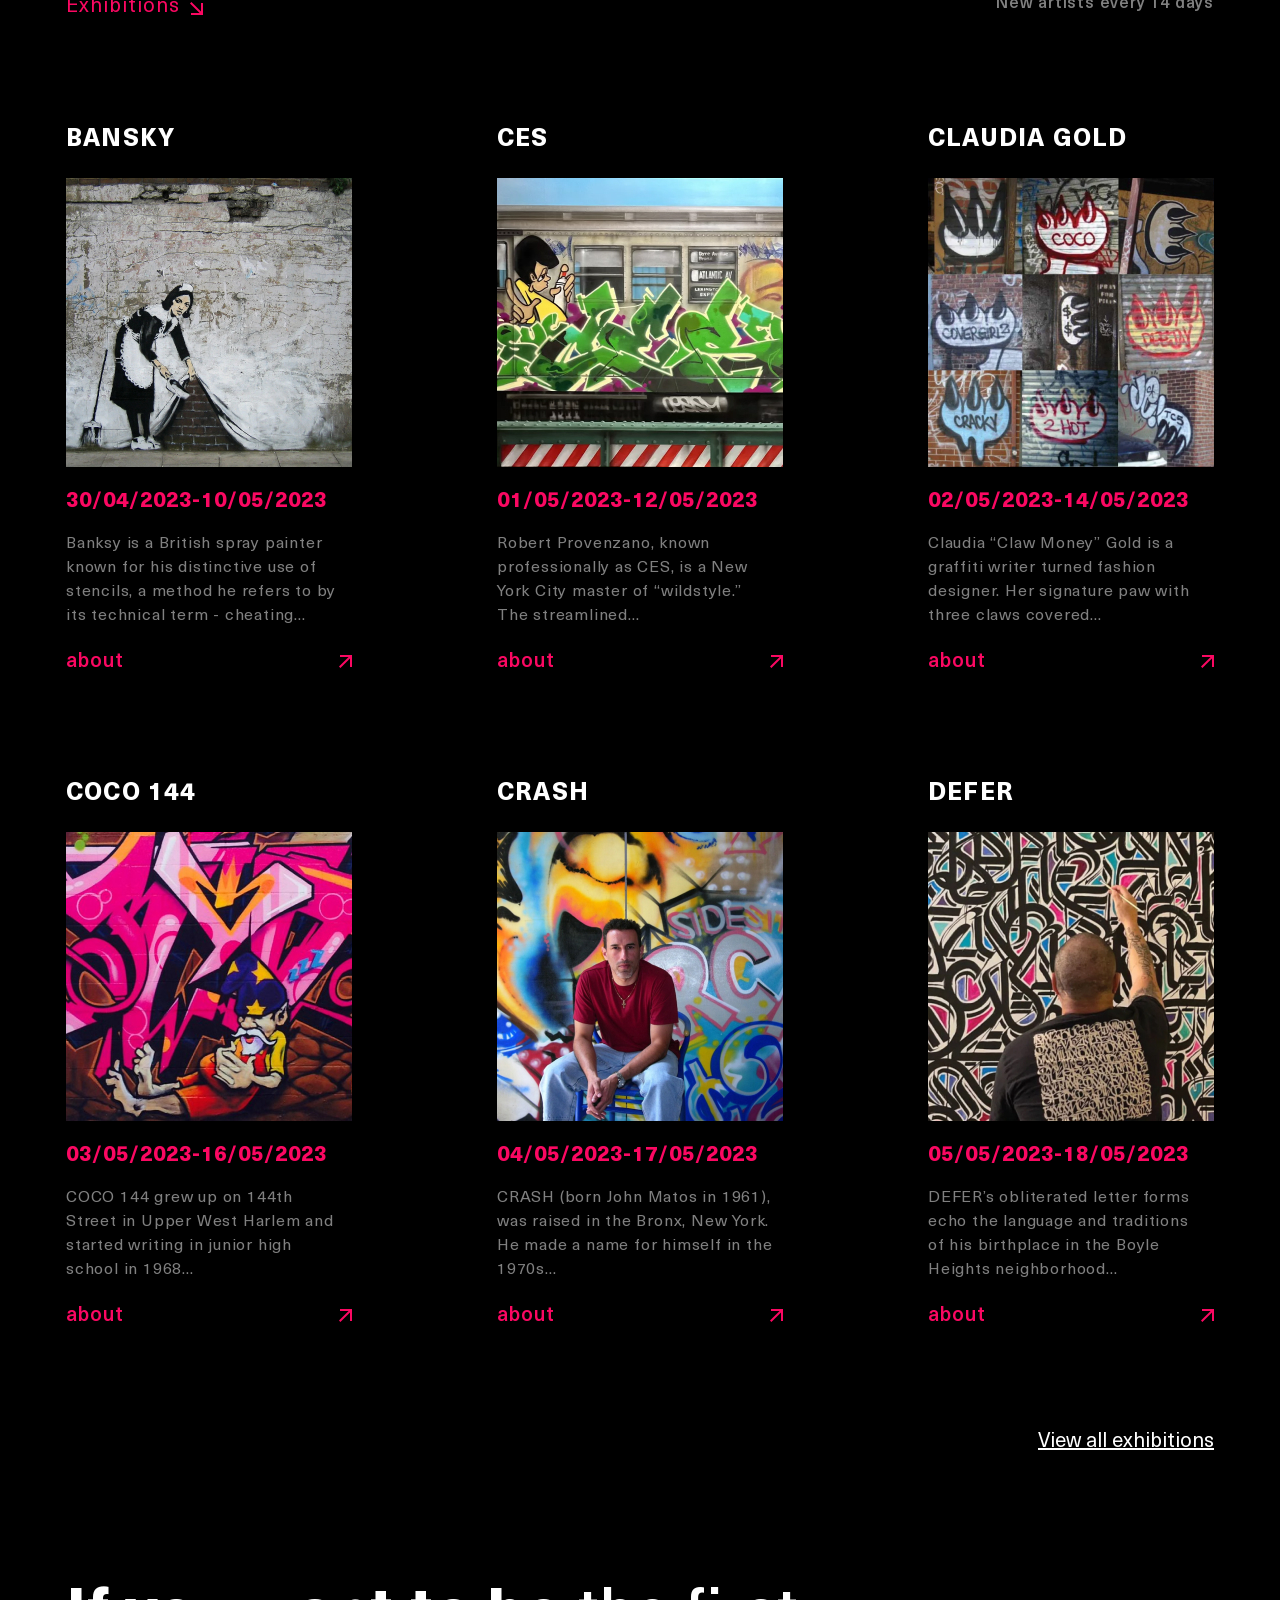
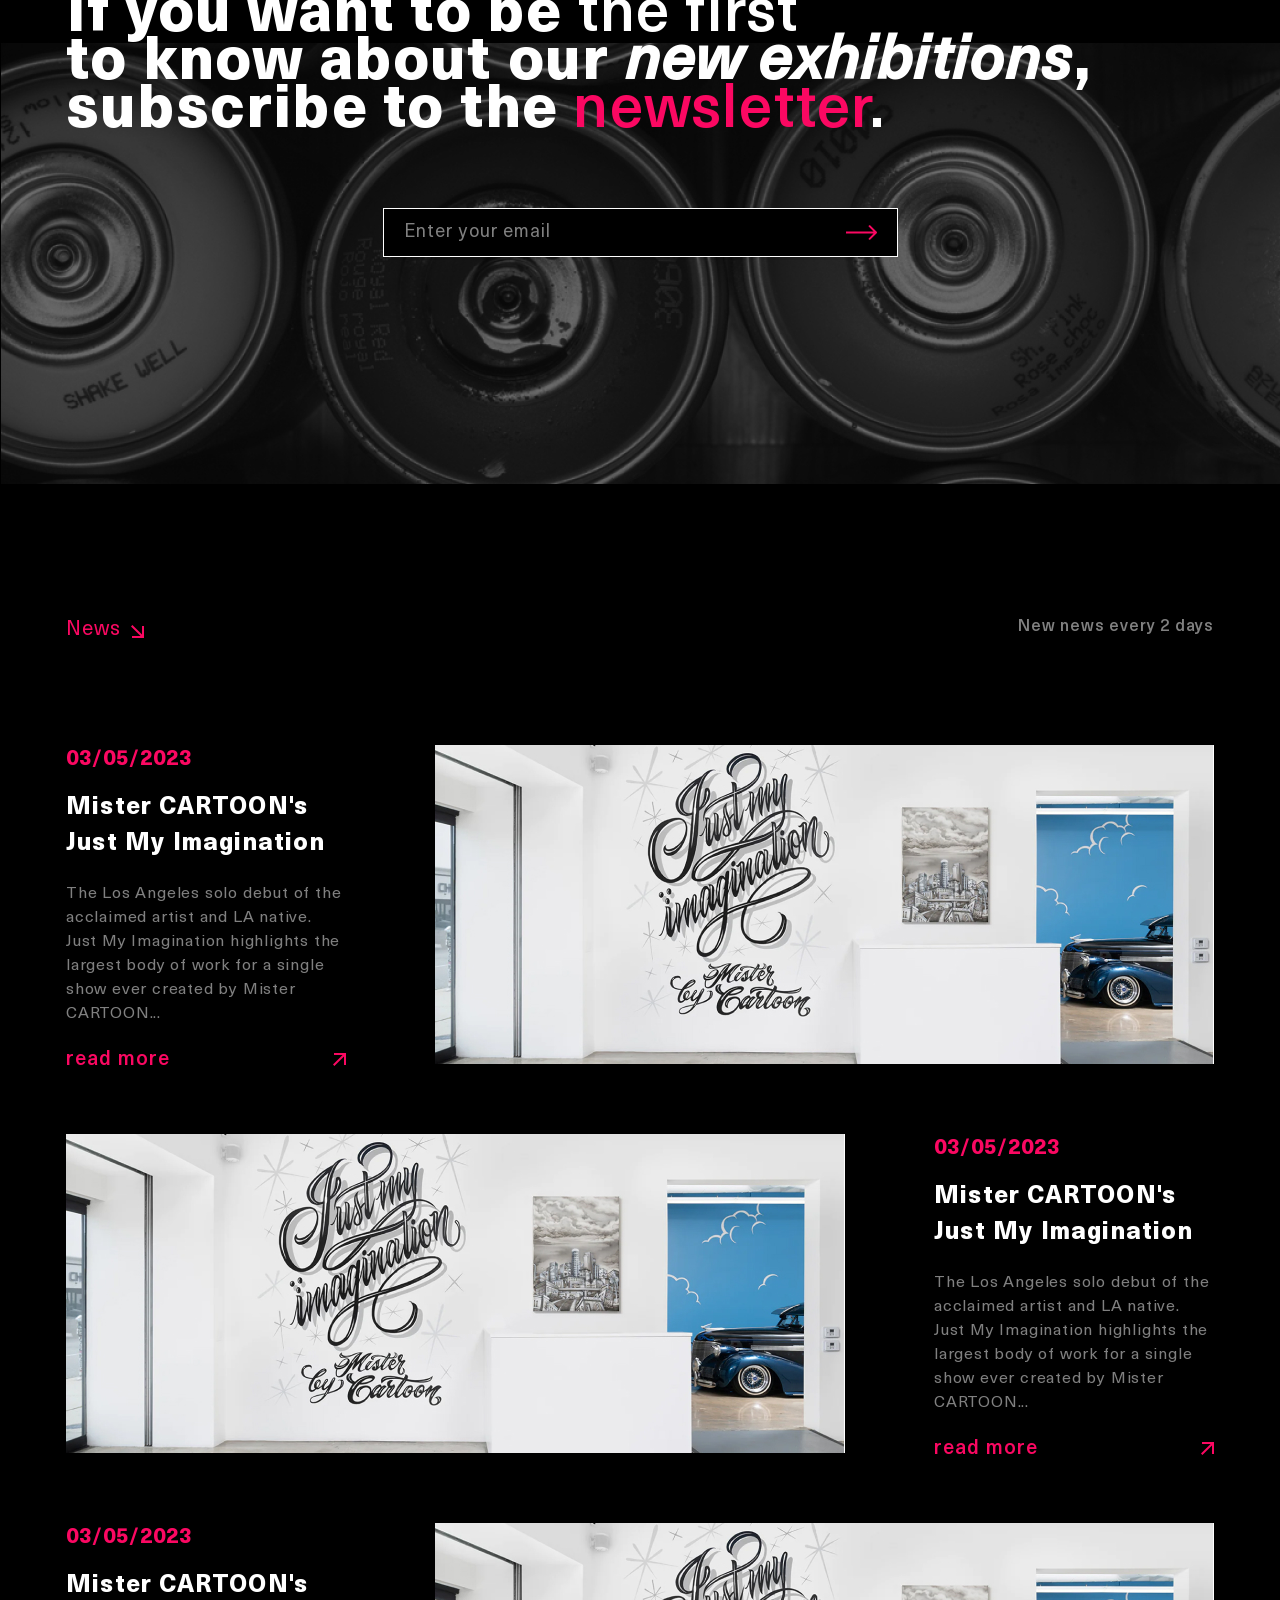
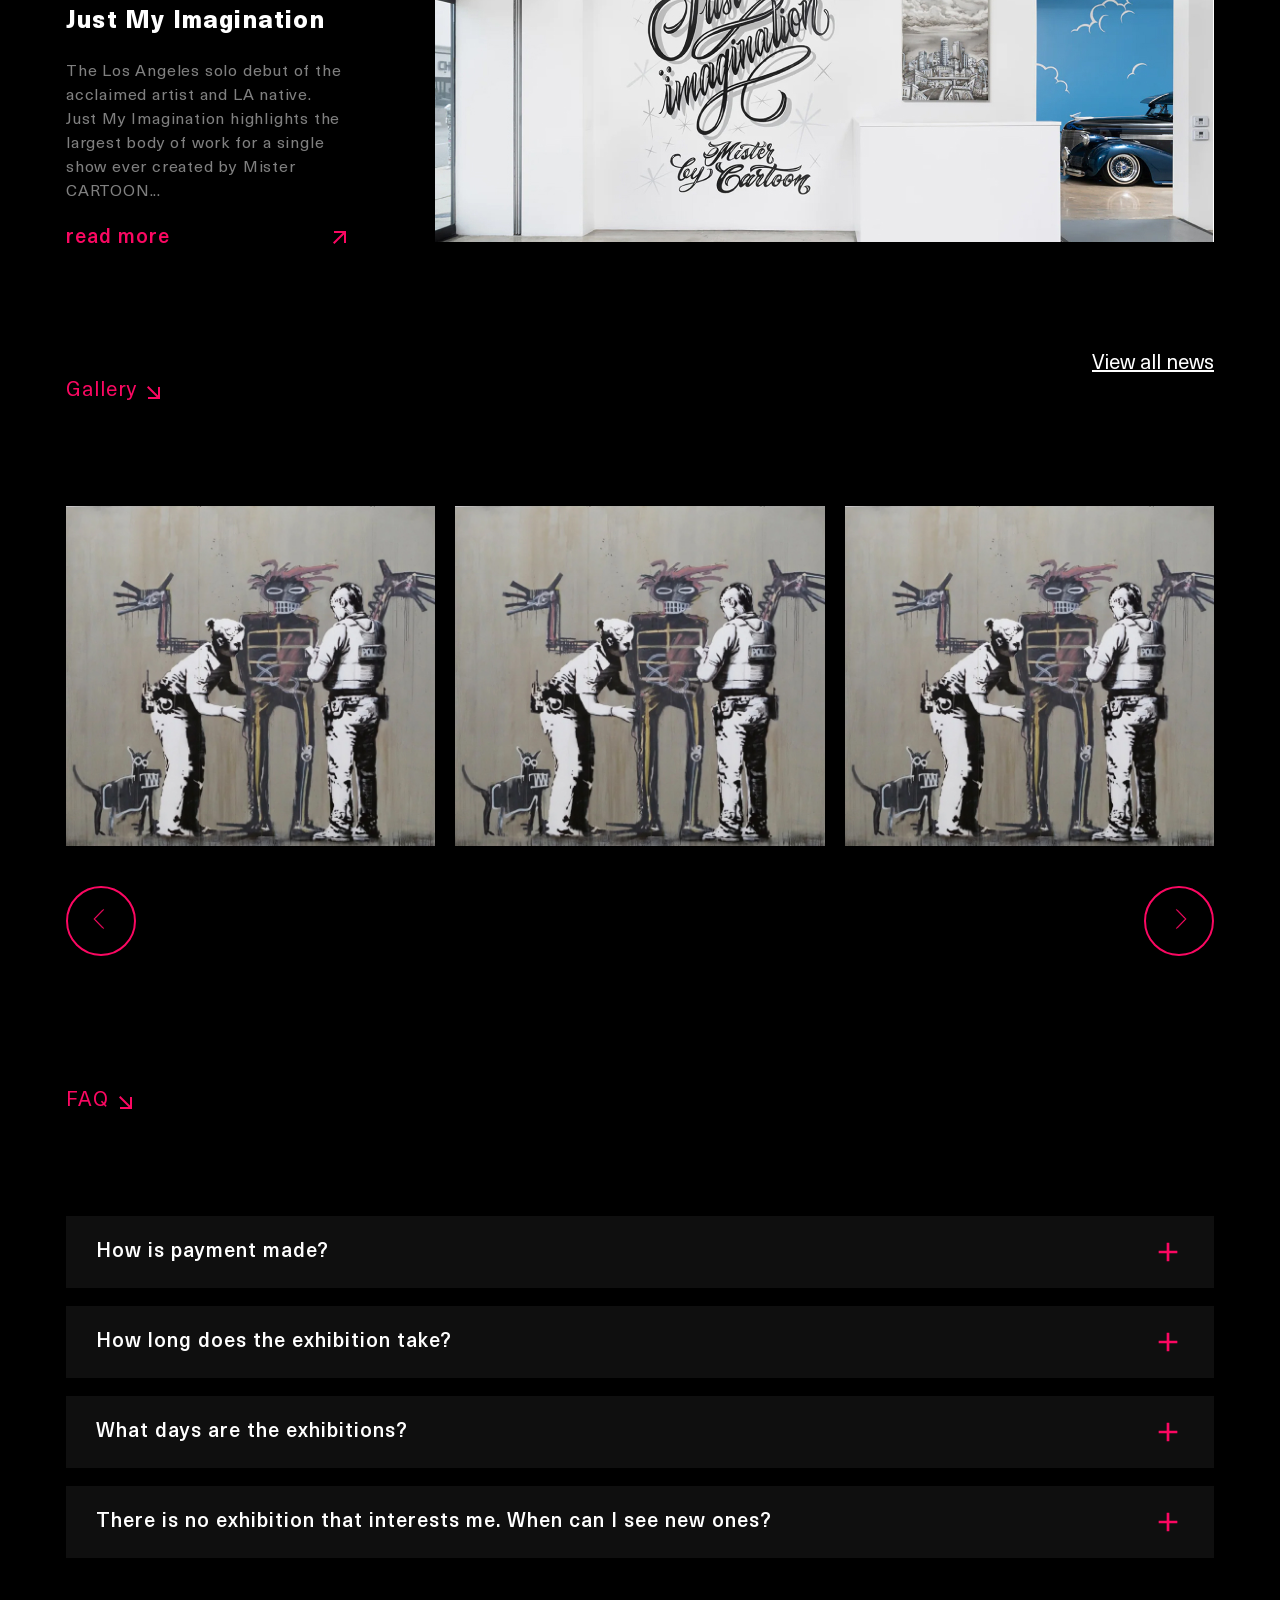
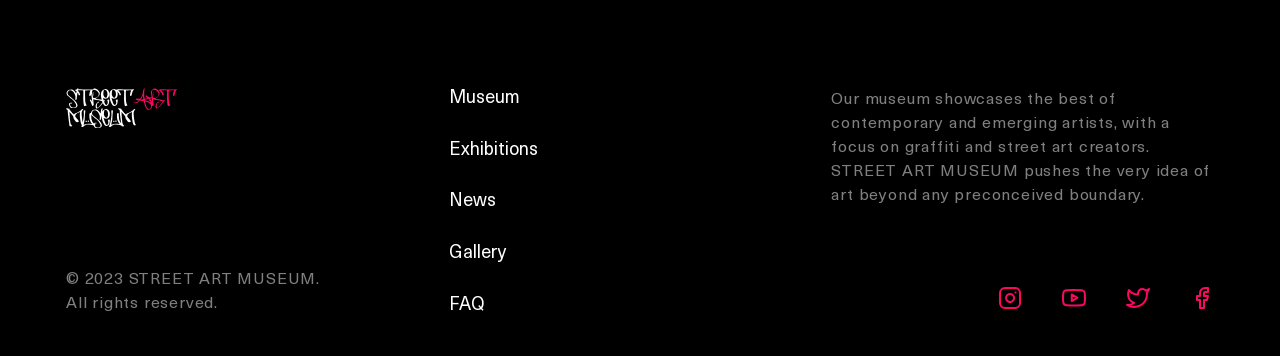
==== commit f1ffe910: "test commit" ====
--- a/index.html
+++ b/index.html
@@ -18,6 +18,7 @@
     <header class="header-container">
       <div class="container">
         <div class="header">
+        <div>test</div>
           <a href="/">
             <img
               src="./img/svg/logo.svg"
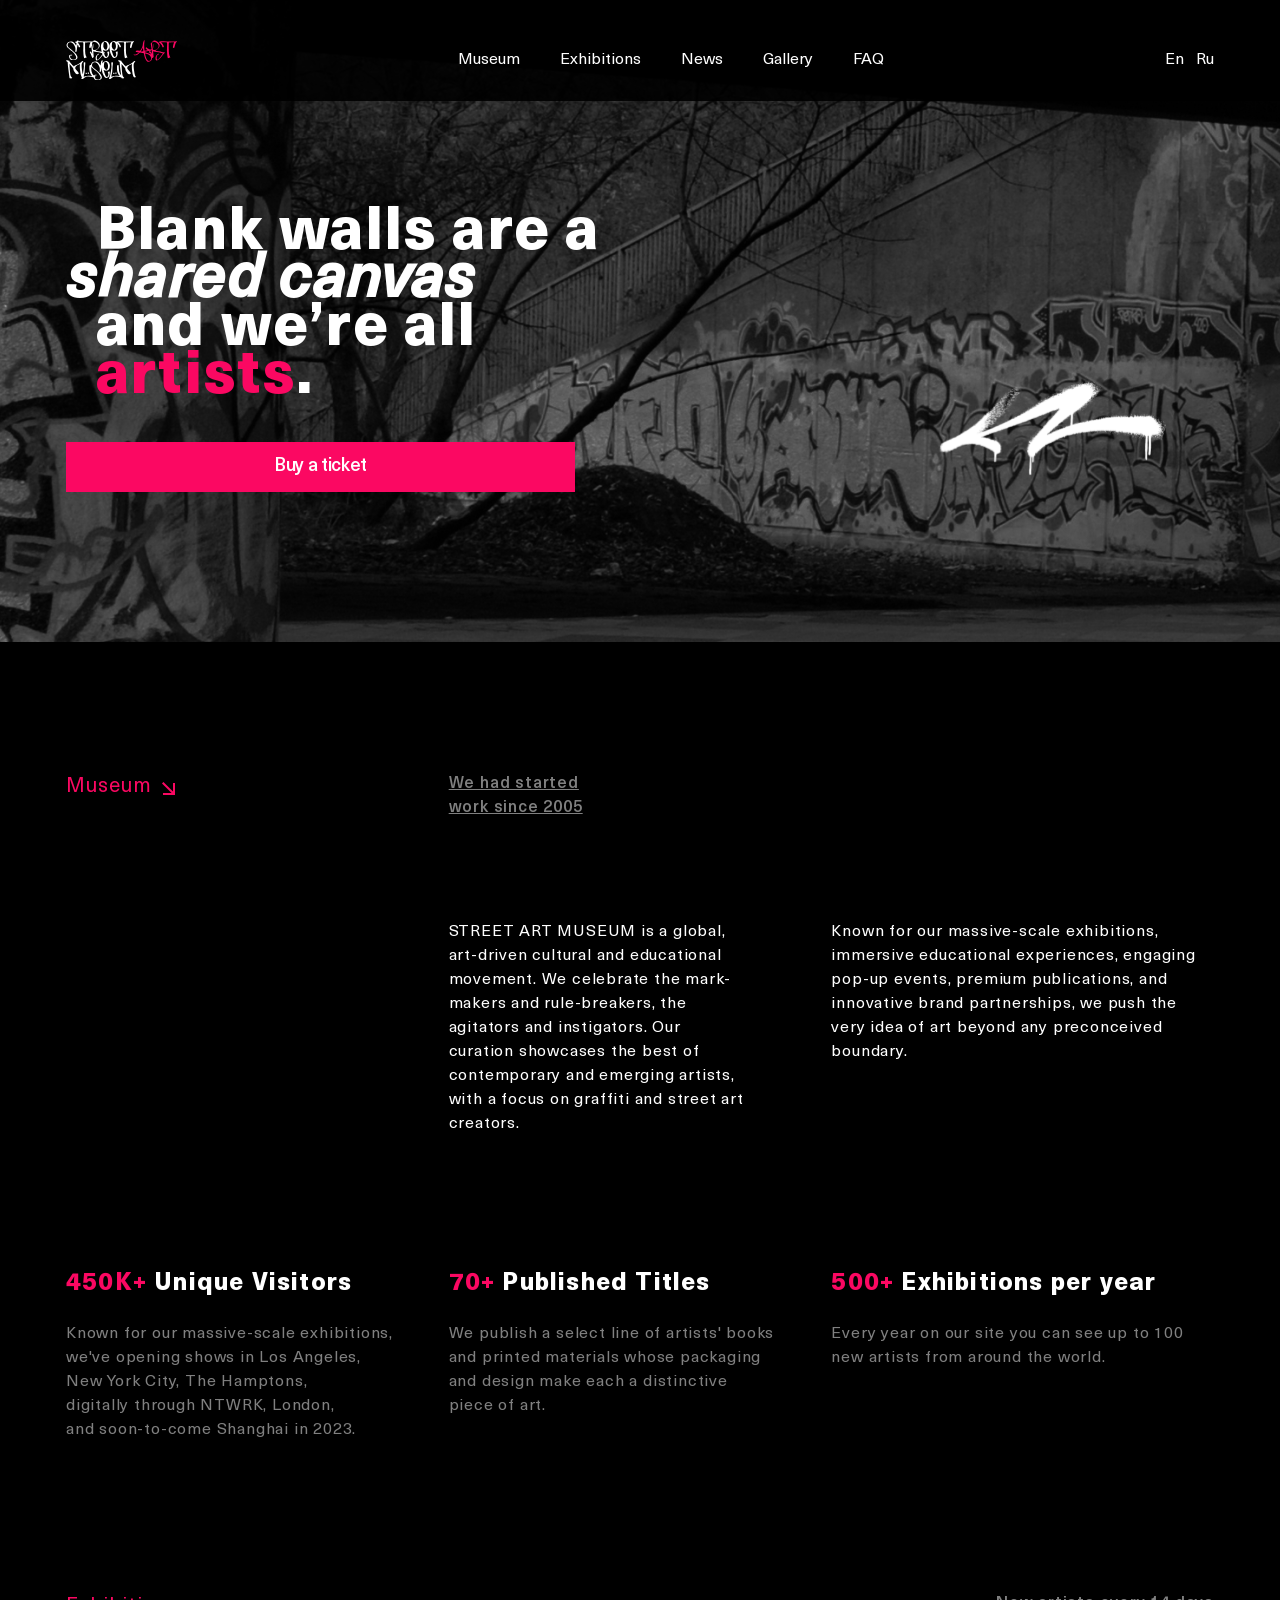
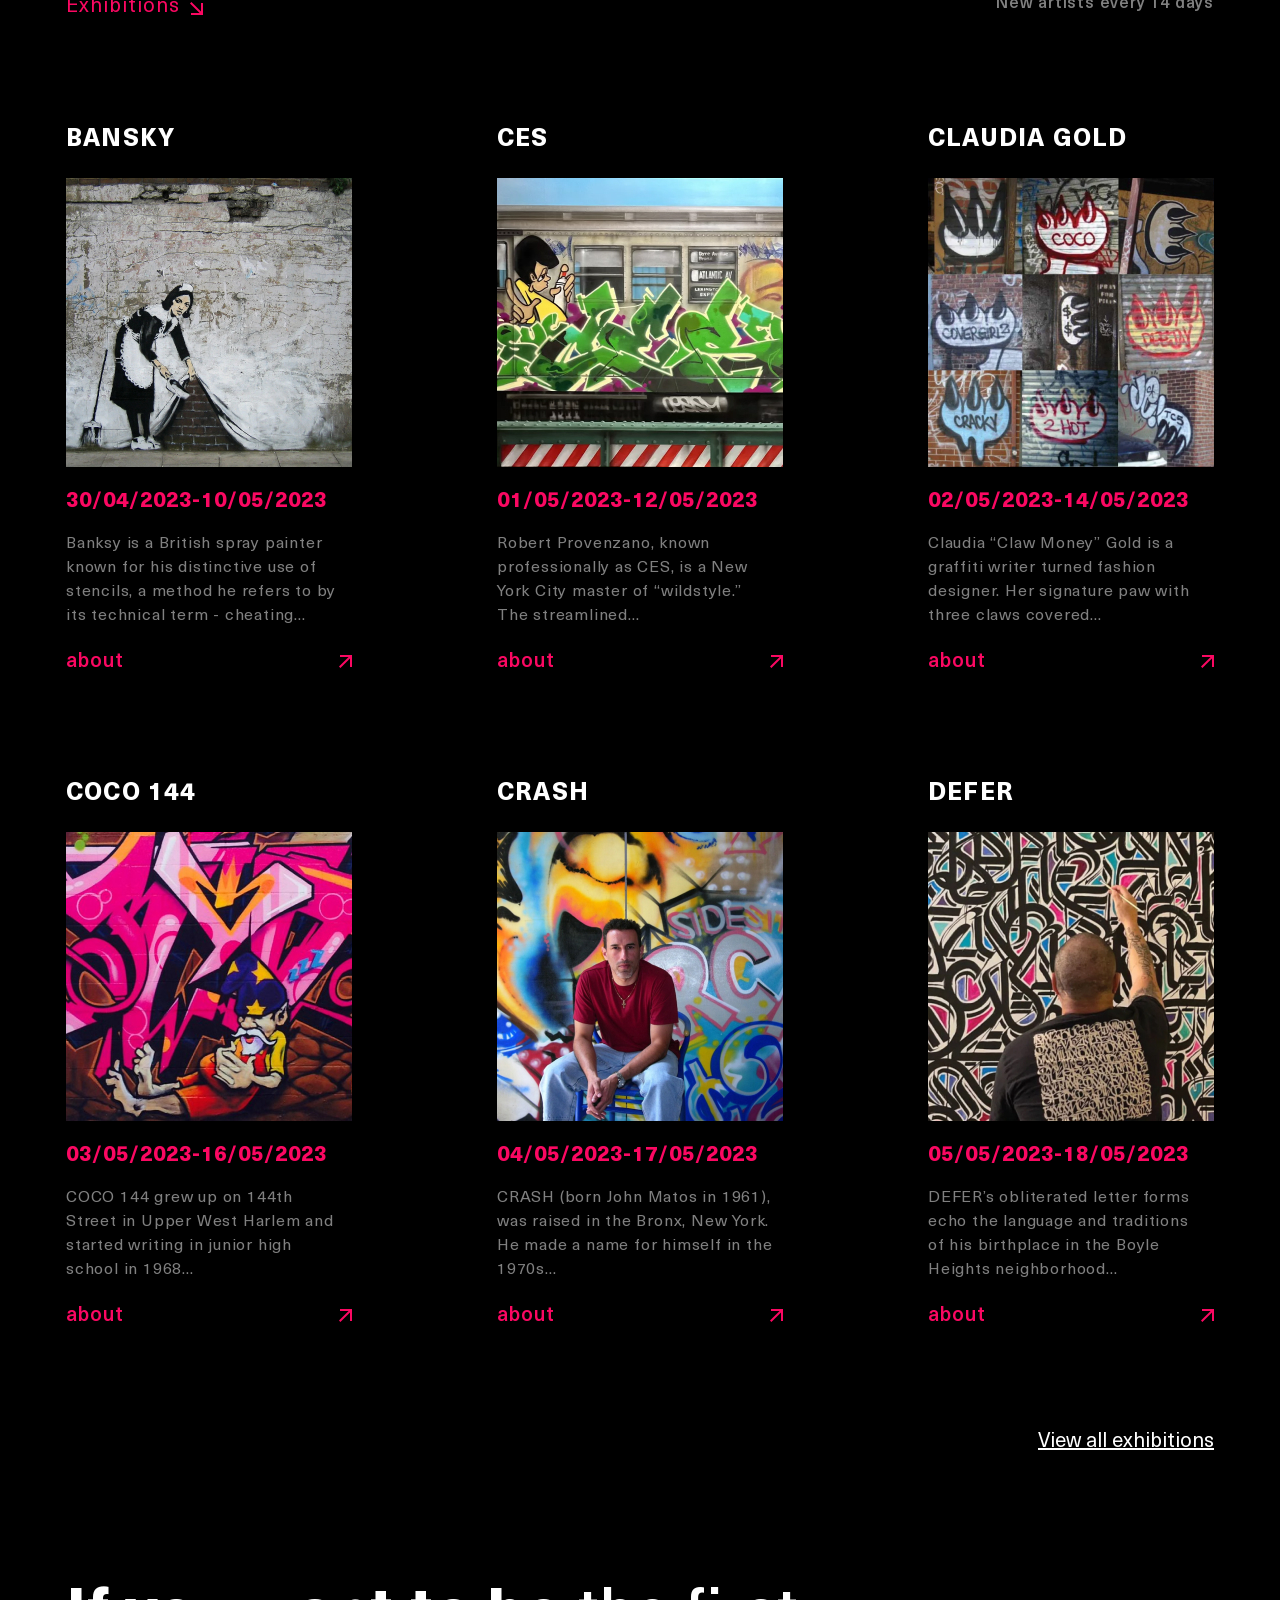
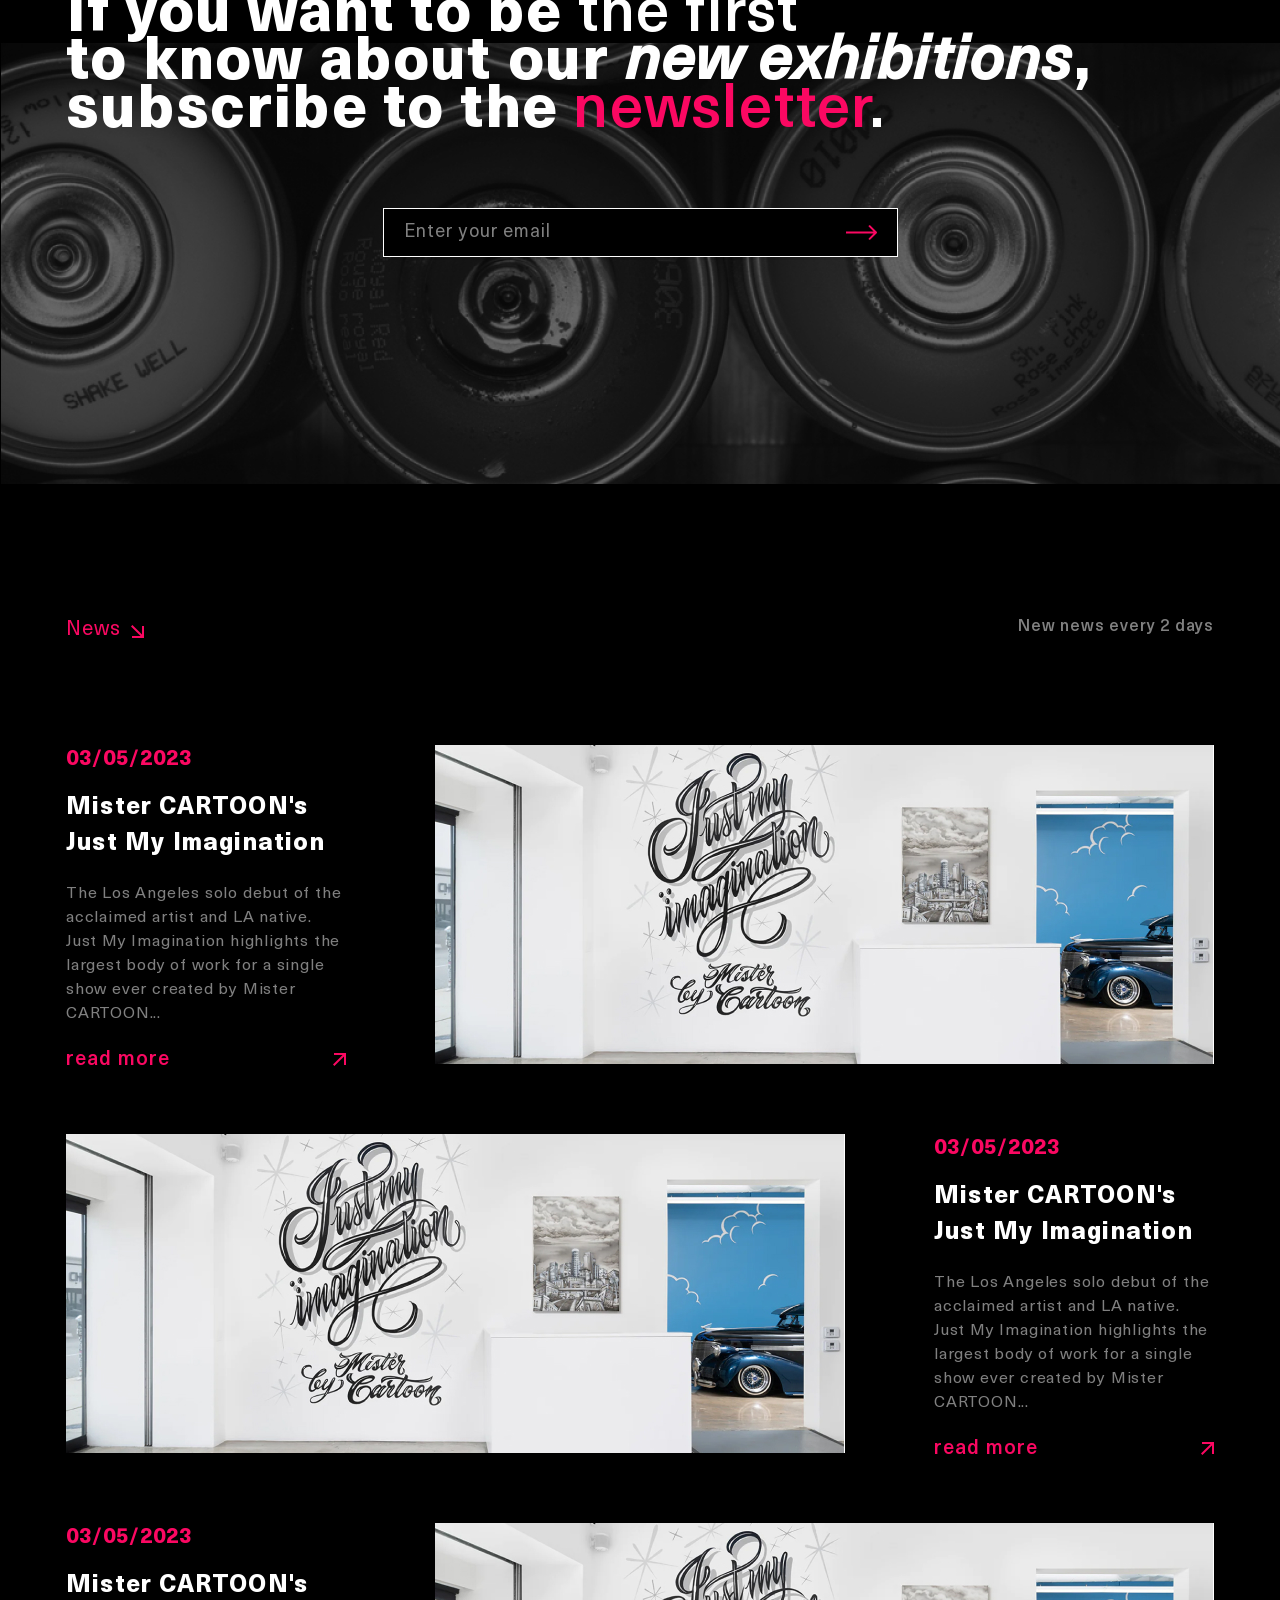
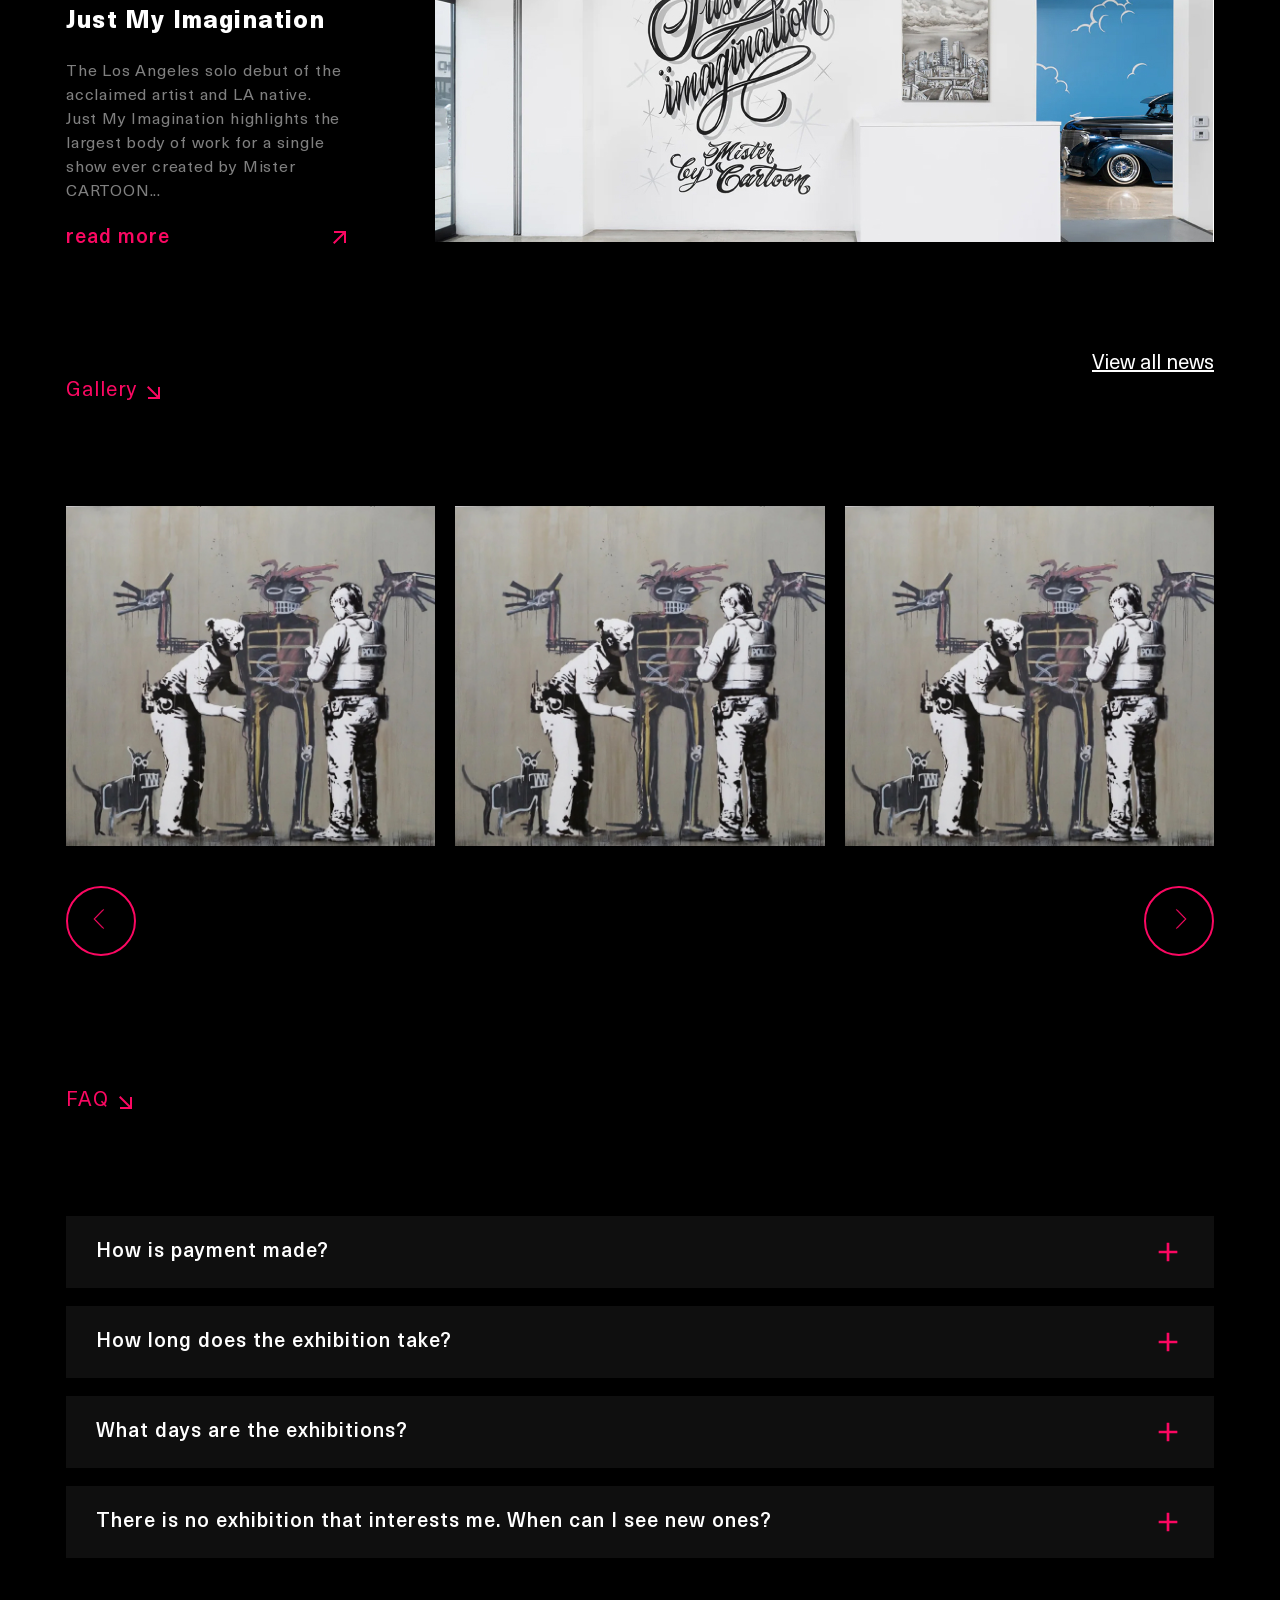
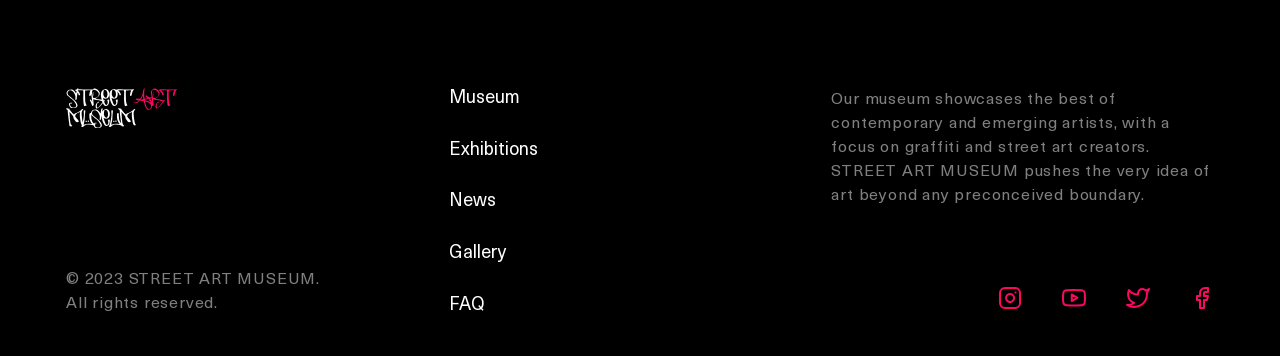
==== commit 04db9222: "Undo test commit" ====
--- a/index.html
+++ b/index.html
@@ -18,7 +18,6 @@
     <header class="header-container">
       <div class="container">
         <div class="header">
-        <div>test</div>
           <a href="/">
             <img
               src="./img/svg/logo.svg"
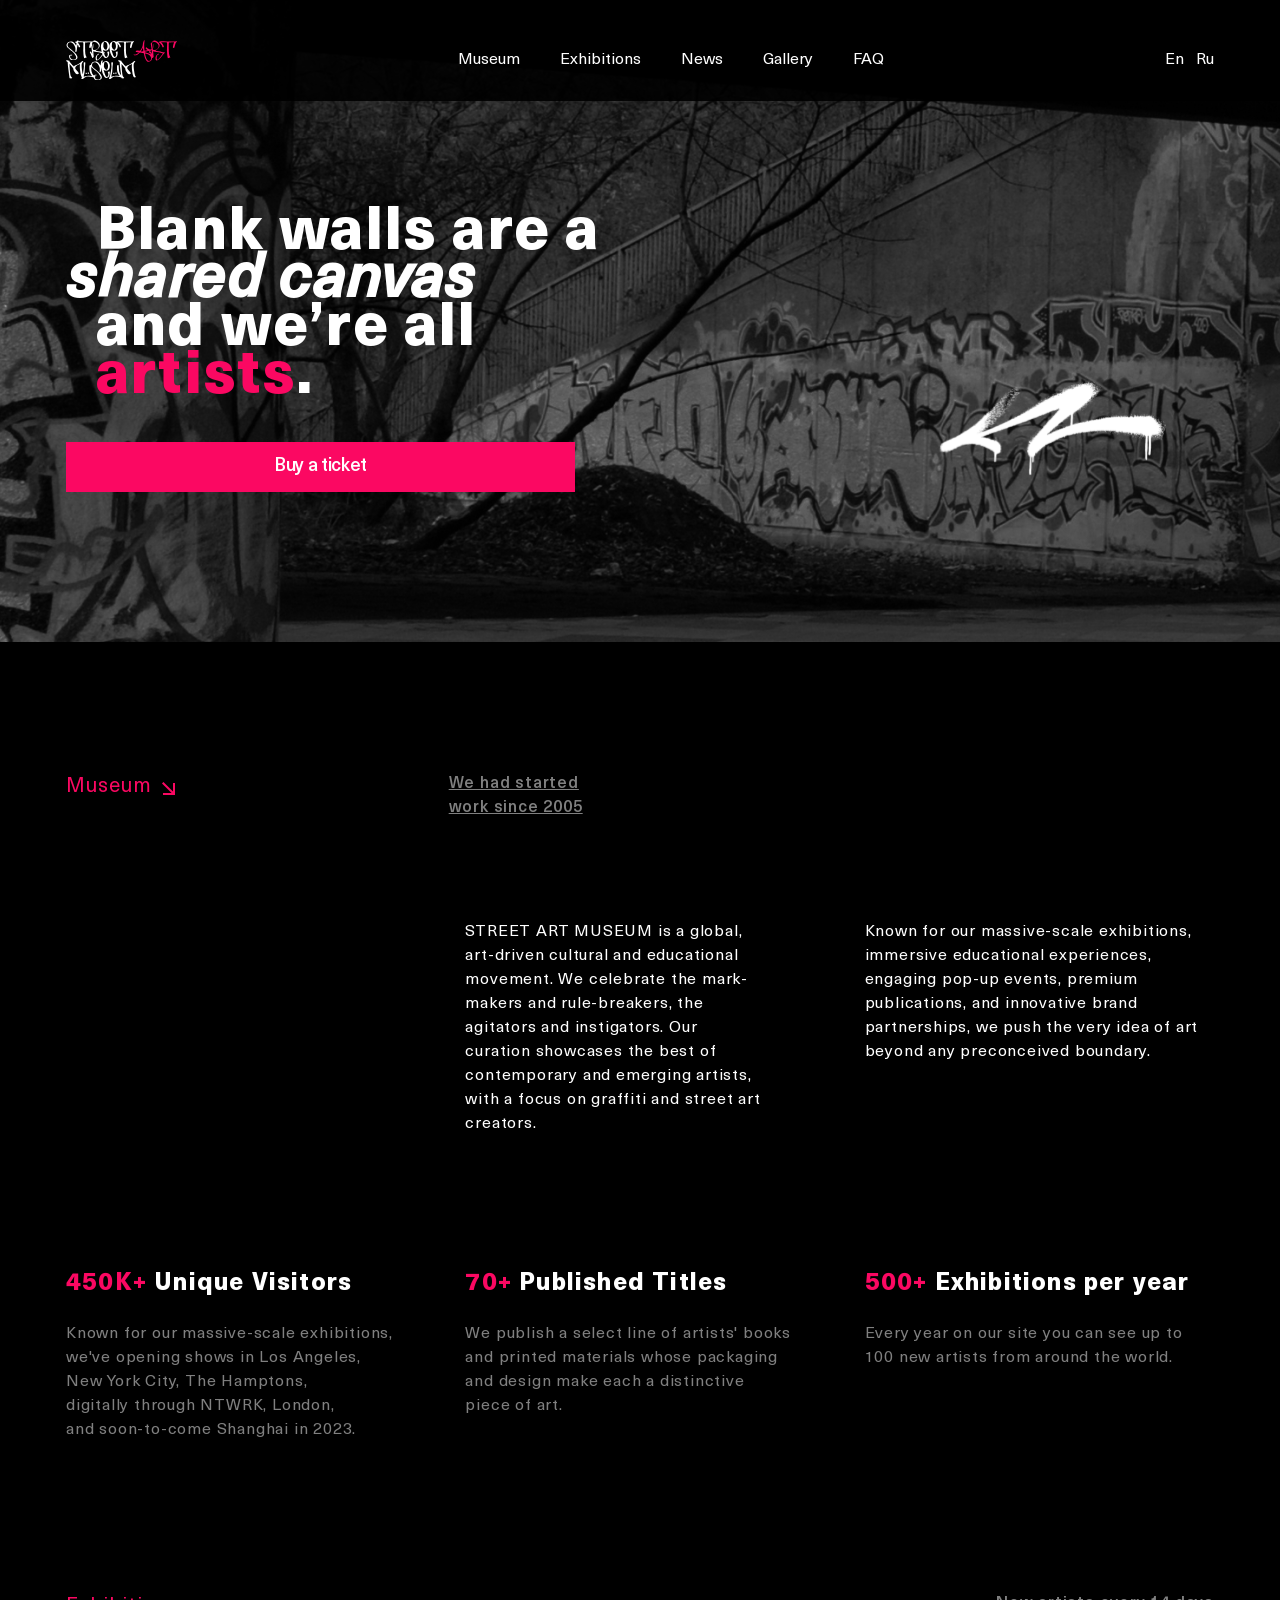
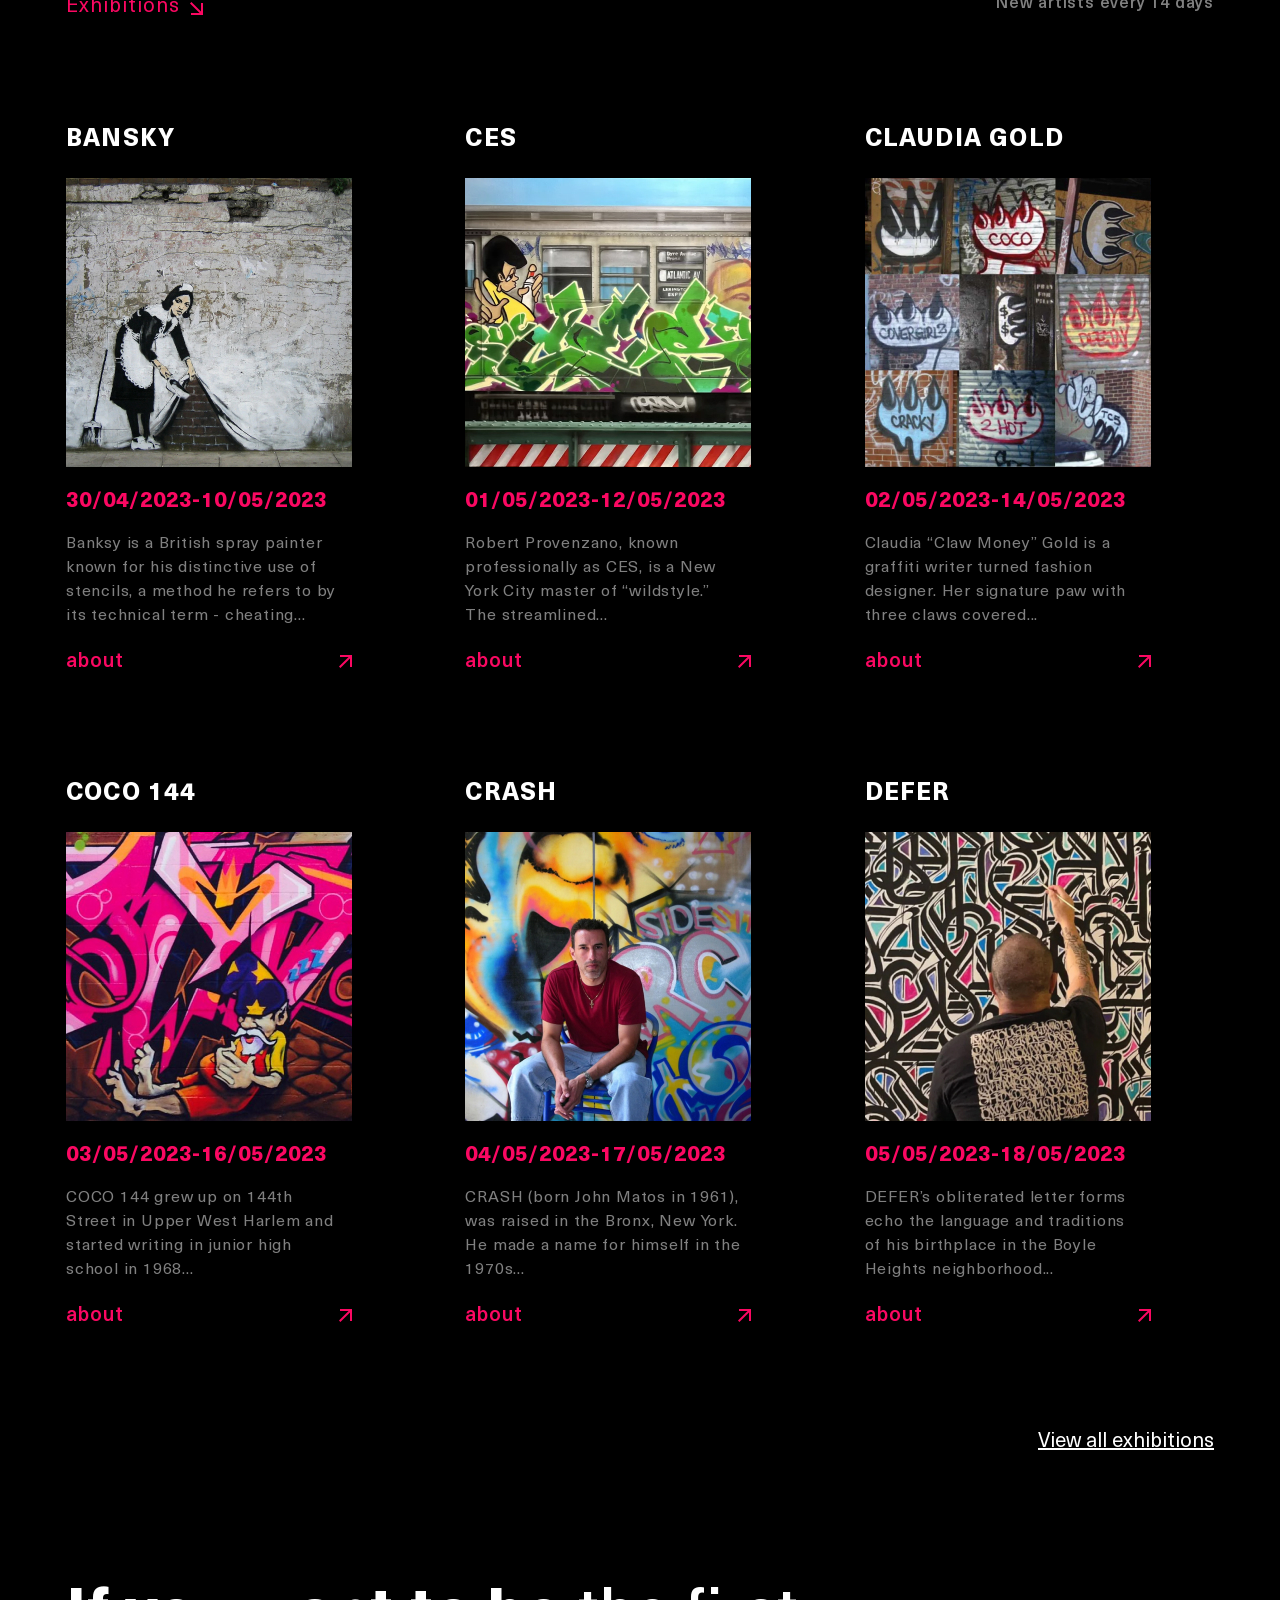
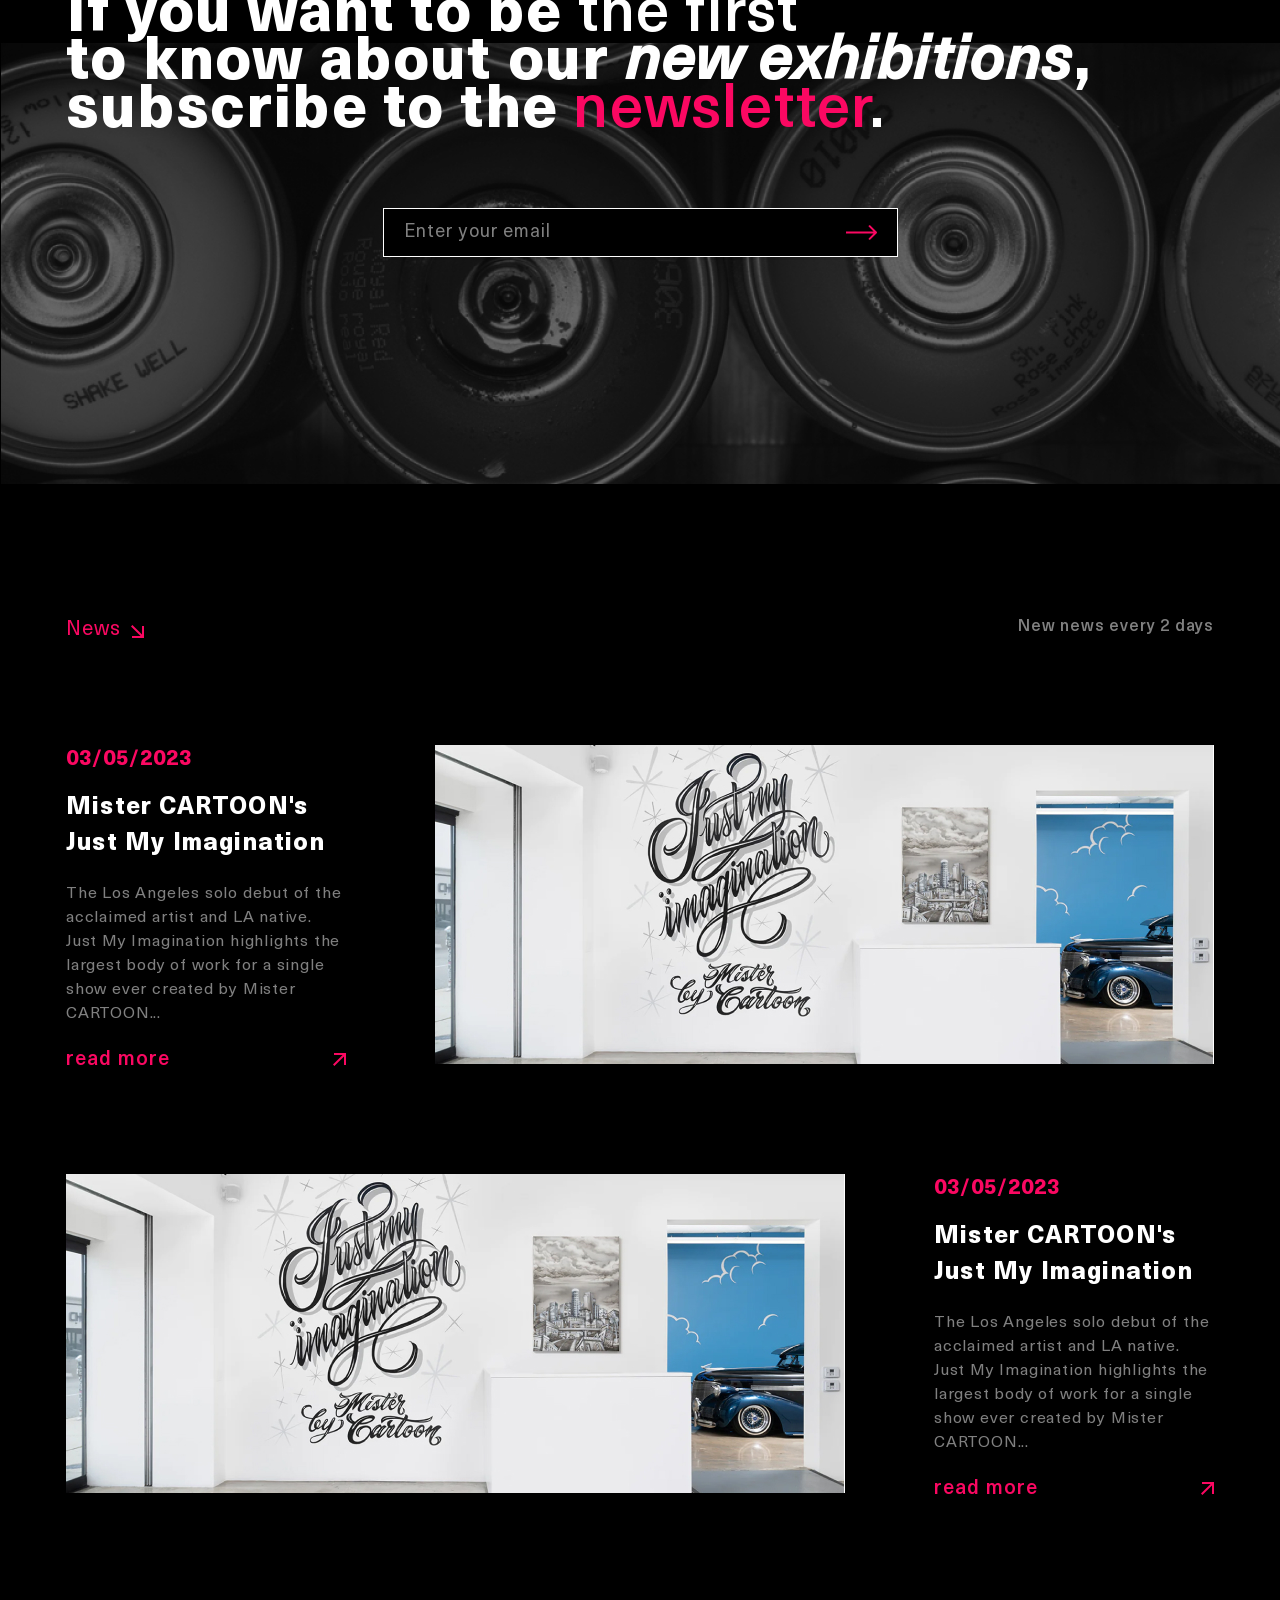
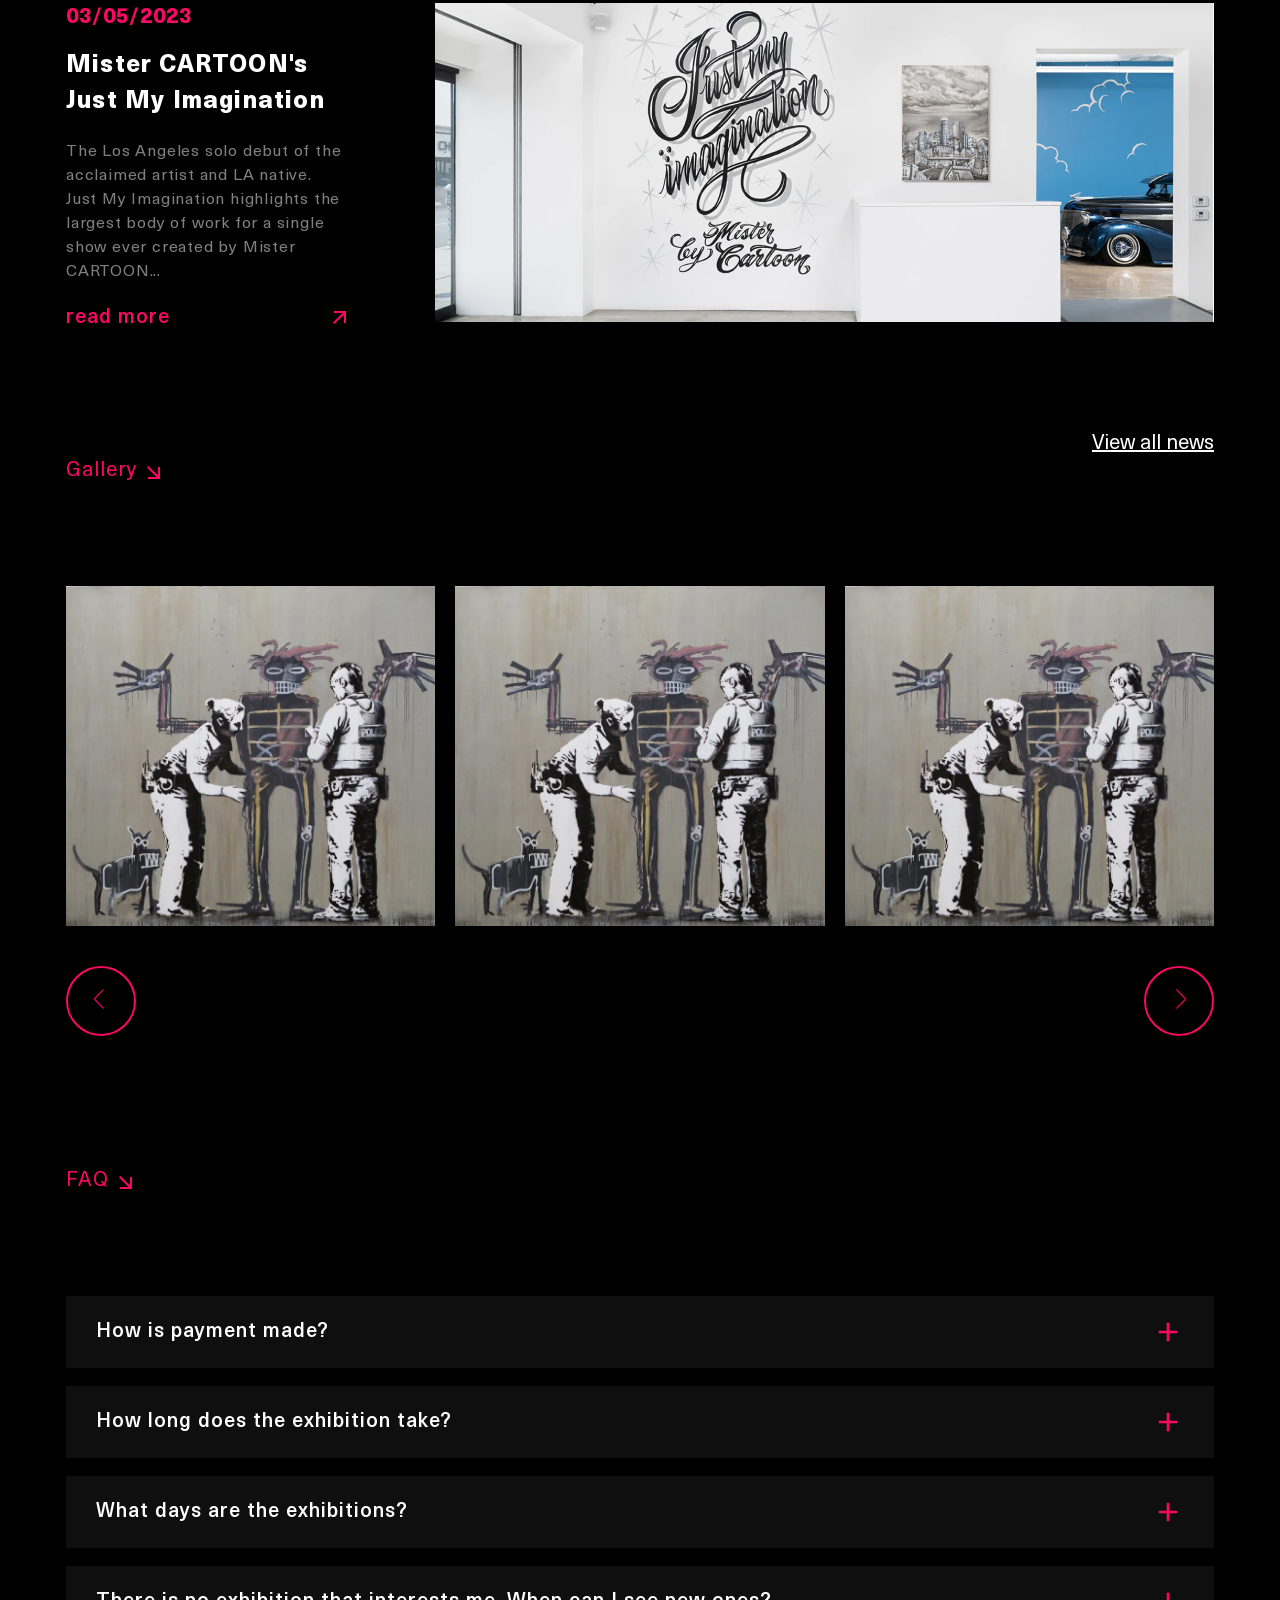
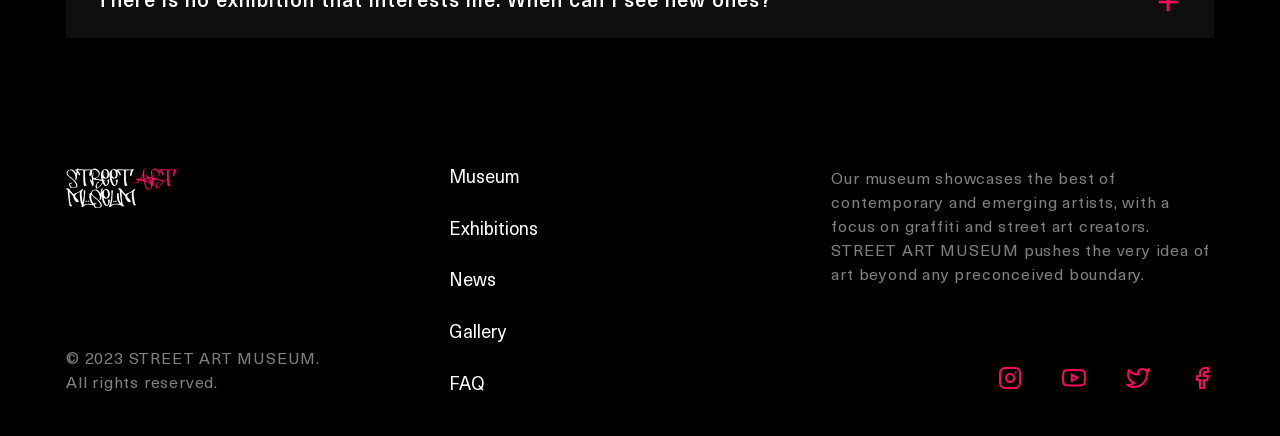
==== commit fe9a2c8d: "Some grid updates" ====
--- a/index.html
+++ b/index.html
@@ -99,9 +99,9 @@
               <div class="col"></div>
             </div>
           </div>
-          <div class="row">
-            <div class="col"></div>
-            <div class="col">
+          <div class="grid grid-center grid-md-2 grid-lg-3">
+            <div class="d-none d-lg-block"></div>
+            <div>
               <p class="museum-text">
                 STREET ART MUSEUM is a global, art-driven cultural and
                 educational movement. We celebrate the mark-makers and
@@ -110,7 +110,7 @@
                 focus on graffiti and street art creators.
               </p>
             </div>
-            <div class="col">
+            <div>
               <p class="museum-text museum-text-right">
                 Known for our massive-scale exhibitions, immersive educational
                 experiences, engaging pop-up events, premium publications, and
@@ -126,8 +126,8 @@
       <!-- About -->
       <section id="About" class="about">
         <div class="container">
-          <div class="row">
-            <div class="col">
+          <div class="grid grid-center grid-md-2 grid-lg-3">
+            <div>
               <h3 class="about-title">
                 <strong class="text-red">450K+</strong> Unique Visitors
               </h3>
@@ -139,7 +139,7 @@
                 and soon-to-come Shanghai in 2023.
               </p>
             </div>
-            <div class="col">
+            <div>
               <h3 class="about-title">
                 <strong class="text-red">70+</strong> Published Titles
               </h3>
@@ -150,7 +150,7 @@
                 piece of art.
               </p>
             </div>
-            <div class="col">
+            <div>
               <h3 class="about-title">
                 <strong class="text-red">500+</strong> Exhibitions per year
               </h3>
@@ -180,7 +180,7 @@
               </div>
             </div>
           </div>
-          <div class="grid-card">
+          <div class="grid grid-center grid-md-2 grid-lg-3">
             <!-- Card -->
             <div class="card-vertical">
               <h3 class="card-header">BANSKY</h3>
@@ -329,7 +329,7 @@
             </div>
           </div>
 
-          <div class="grid-card-horizontal">
+          <div class="grid grid-center grid-lg-stretch">
             <!-- Card -->
             <div class="card-horizontal card-horizontal-reverse">
               <div class="card-img">
--- a/css/style.css
+++ b/css/style.css
@@ -27,6 +27,16 @@
 
 .justify-content-end {
   justify-content: flex-end;
+}
+
+.d-none {
+  display: none;
+}
+
+@media (min-width: 992px) {
+  .d-lg-block {
+    display: block;
+  }
 }
 /* Helpers */
 
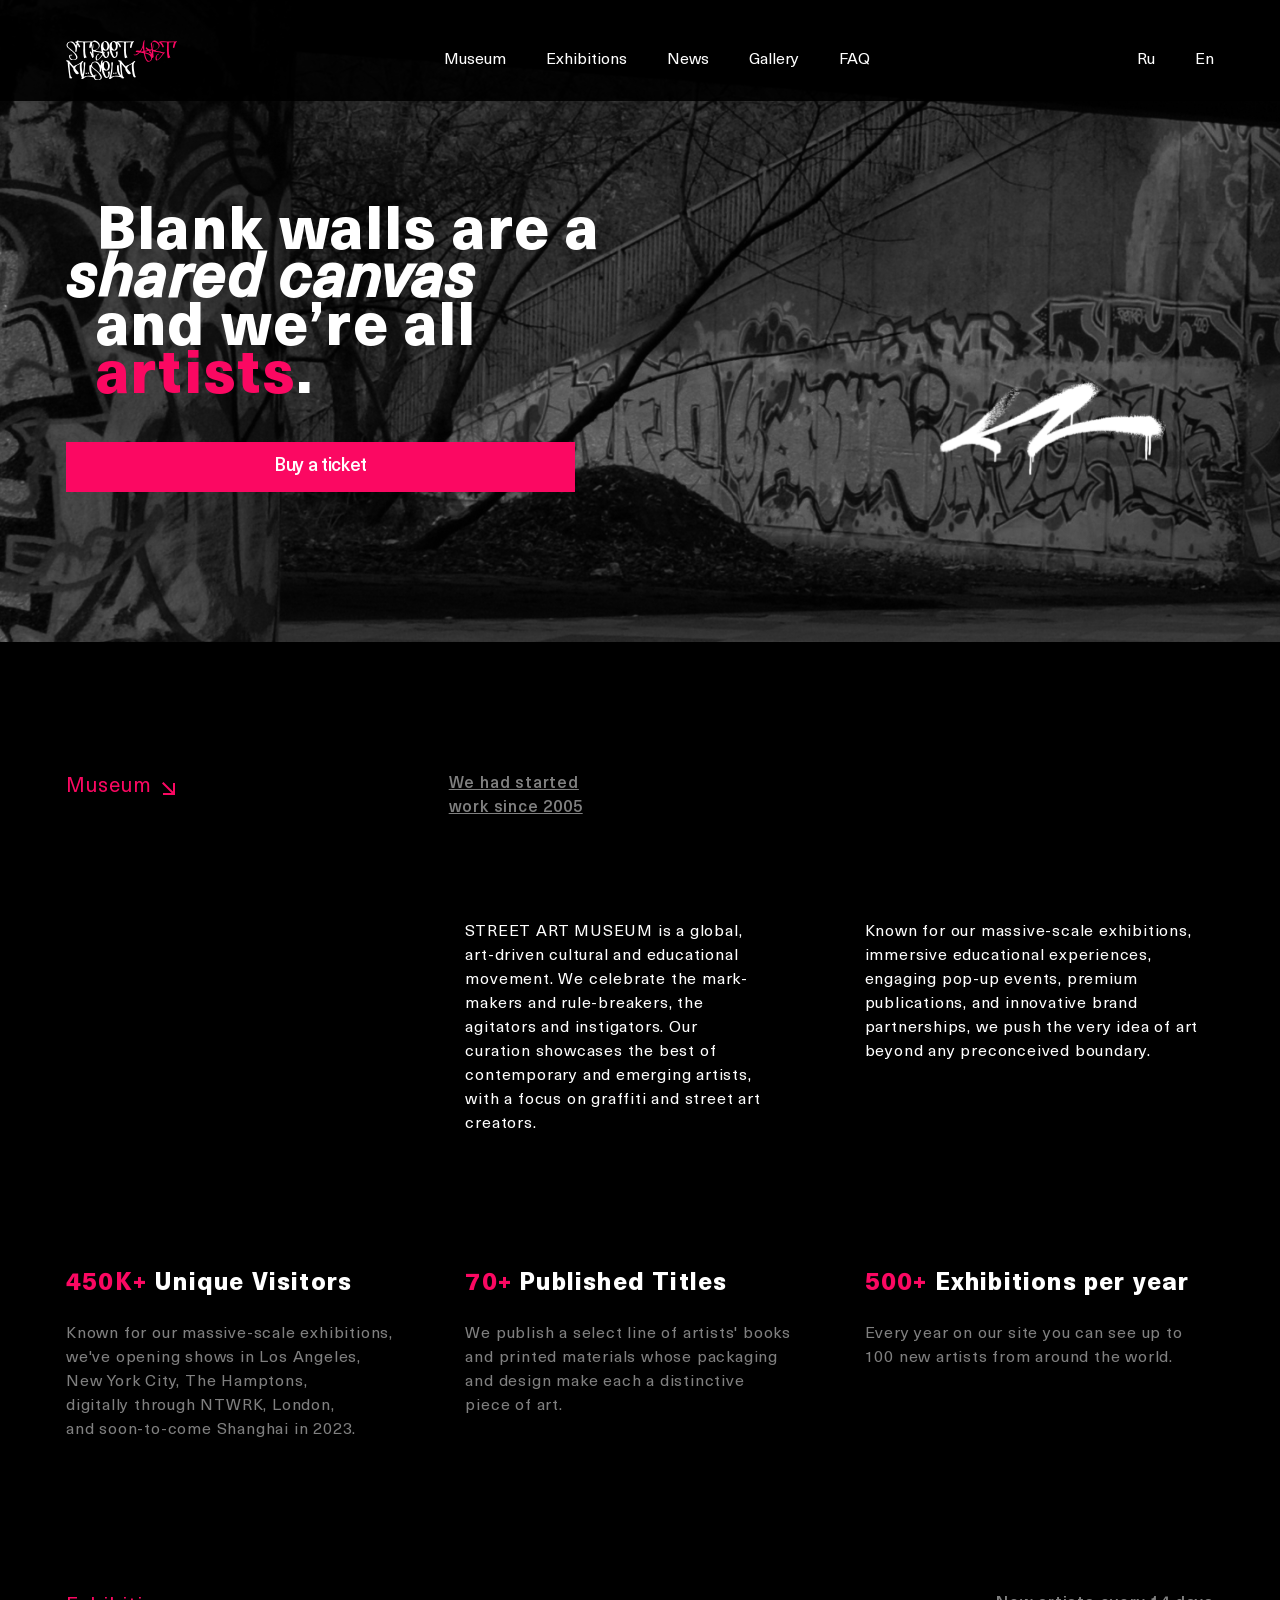
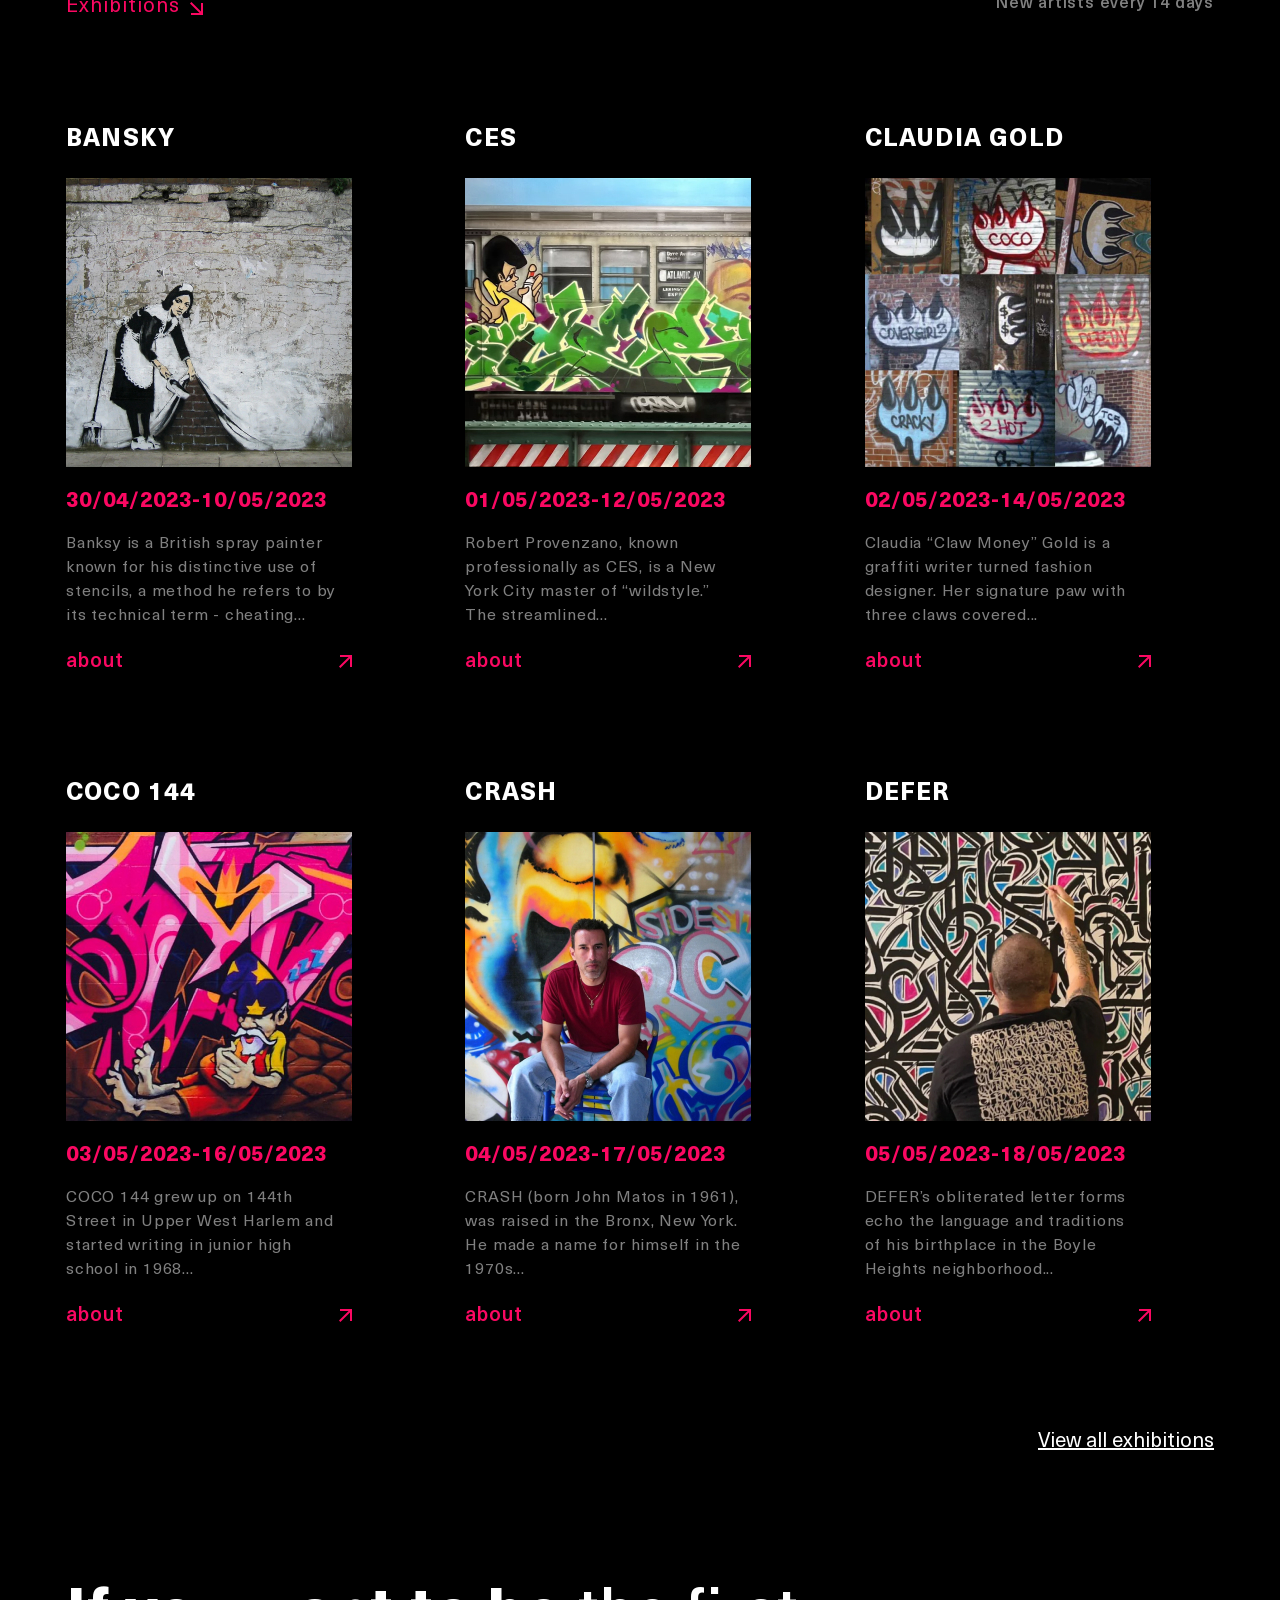
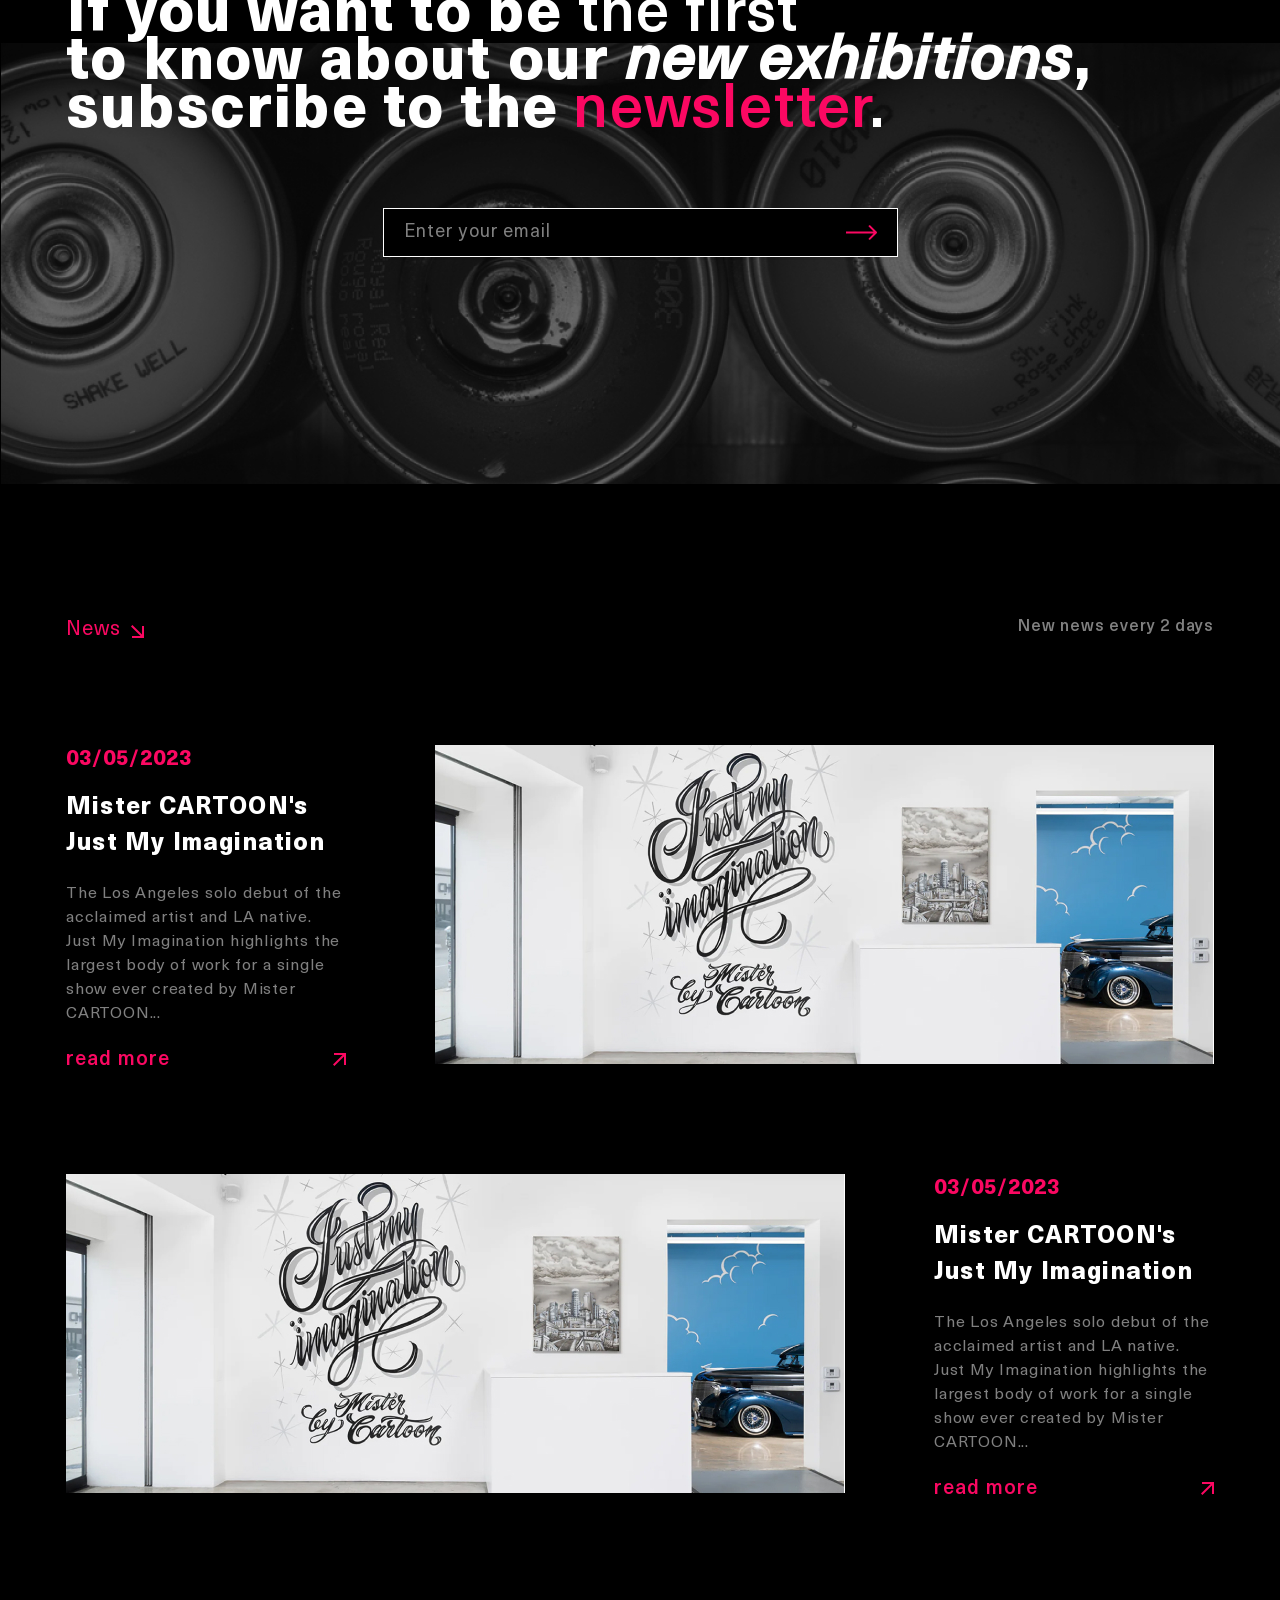
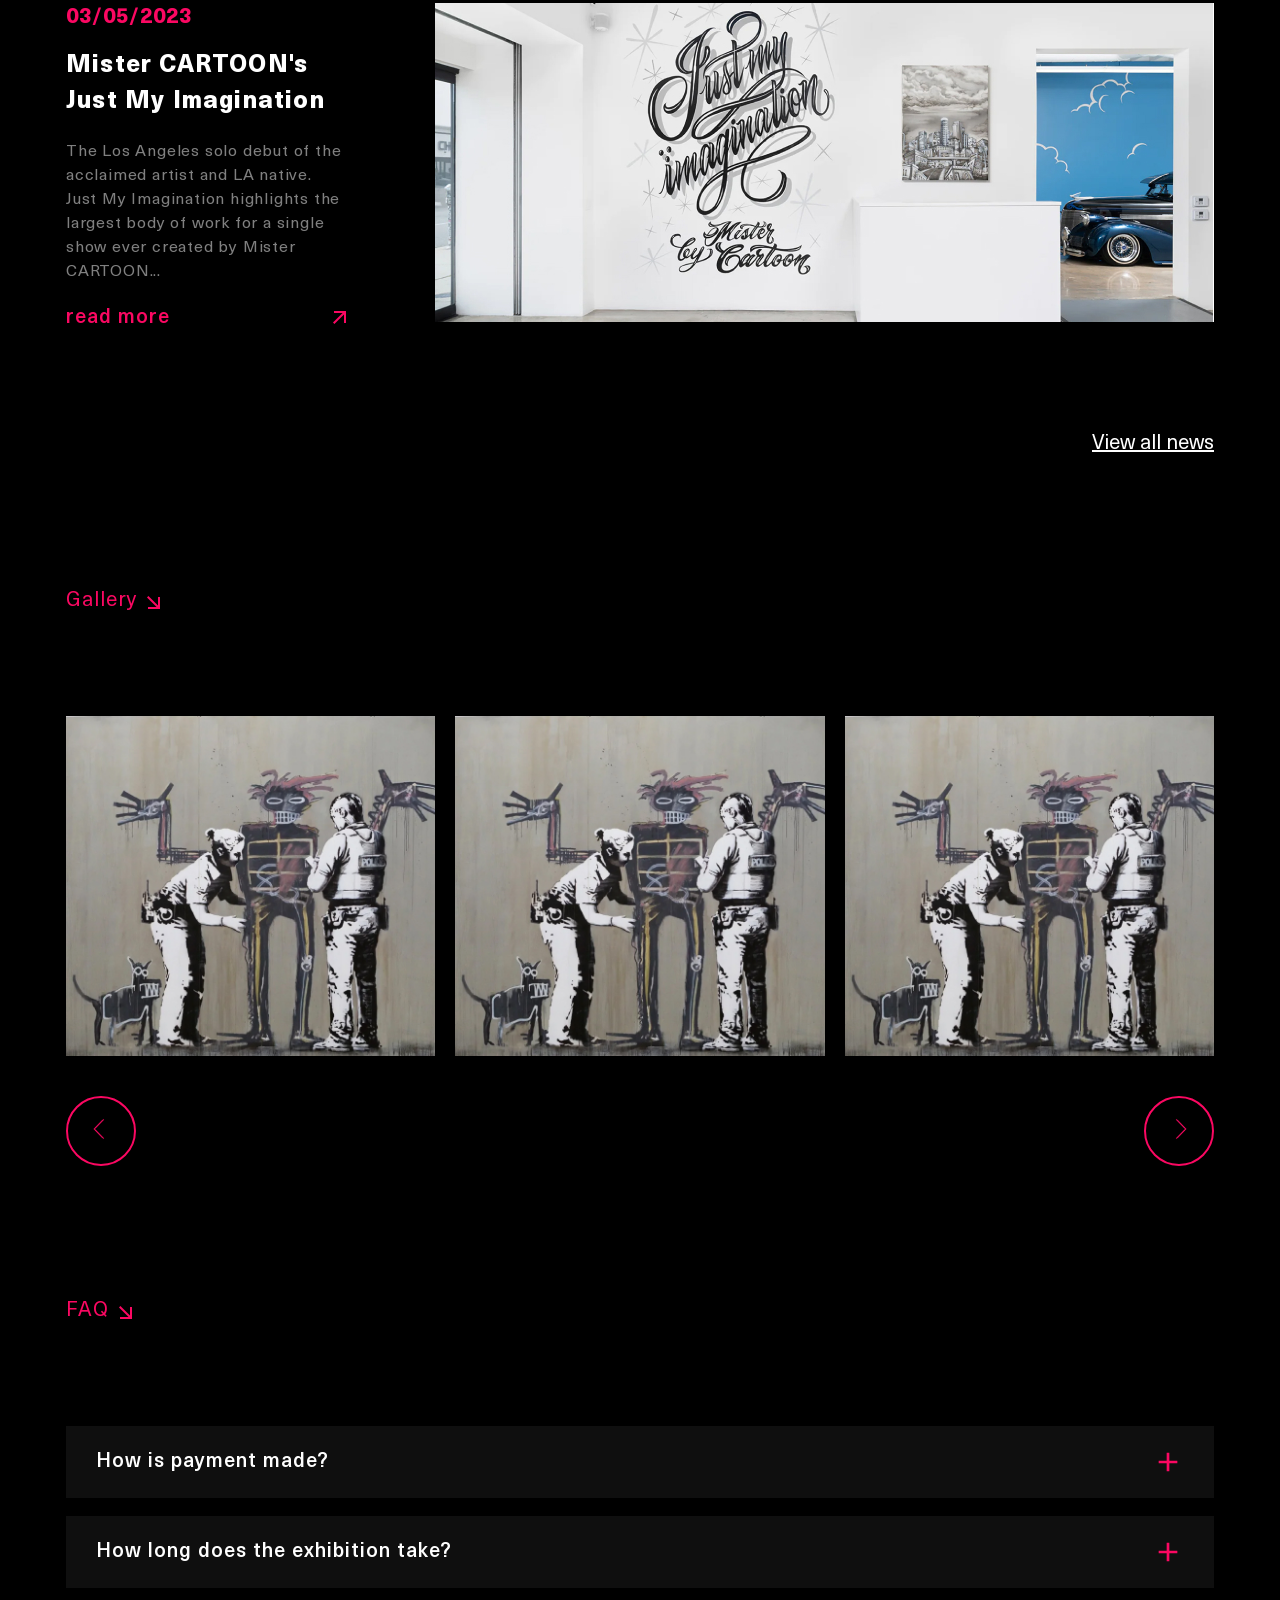
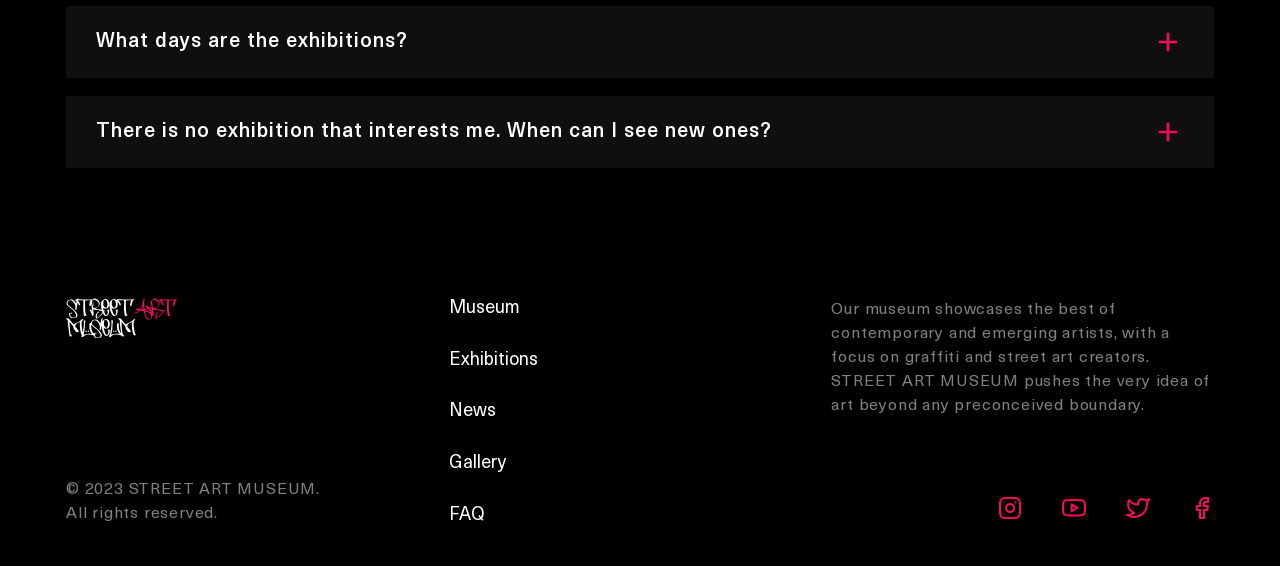
==== commit 655fba85: "Update some styles" ====
--- a/index.html
+++ b/index.html
@@ -17,44 +17,58 @@
     <!-- Header -->
     <header class="header-container">
       <div class="container">
-        <div class="header">
-          <a href="/">
-            <img
-              src="./img/svg/logo.svg"
-              alt="Street art museum"
-              width="111"
-              height="41"
-            />
-          </a>
-          <nav>
-            <ul class="list list-horizontal">
-              <li class="list-item">
-                <a href="#Museum" class="list-item-link">Museum</a>
-              </li>
-              <li class="list-item">
-                <a href="#Exhibitions" class="list-item-link">Exhibitions</a>
-              </li>
-              <li class="list-item">
-                <a href="#News" class="list-item-link">News</a>
-              </li>
-              <li class="list-item">
-                <a href="#Gallery" class="list-item-link">Gallery</a>
-              </li>
-              <li class="list-item">
-                <a href="#FAQ" class="list-item-link">FAQ</a>
-              </li>
+          <nav class="navbar navbar-expand-lg bg-body-tertiary">
+    <div class="container-fluid">
+        <a class="navbar-brand" href="#">
+            <img src="./img/svg/logo.svg" alt="Street art museum" width="111"
+                height="41" />
+        </a>
+        <button class="navbar-toggler" type="button" data-bs-toggle="collapse"
+            data-bs-target="#navbarNav" aria-controls="navbarNav"
+            aria-expanded="false" aria-label="Toggle navigation">
+            <span class="navbar-toggler-icon"><svg xmlns="http://www.w3.org/2000/svg" width="40" height="13" viewBox="0 0 40 13" fill="none">
+              <g clip-path="url(#clip0_140_40)">
+              <path d="M40 0H0V4H40V0Z" fill="white"/>
+              <path d="M40 9H0V13H40V9Z" fill="white"/>
+              </g>
+              <defs>
+              <clipPath id="clip0_140_40">
+              <rect width="40" height="13" fill="white"/>
+              </clipPath>
+              </defs>
+              </svg></span>
+        </button>
+        <div class="collapse navbar-collapse" id="navbarNav">
+            <ul class="navbar-nav">
+                <li class="nav-item">
+                    <a class="nav-link" href="#Museum">Museum</a>
+                </li>
+                <li class="nav-item">
+                    <a class="nav-link" href="#Exhibitions">Exhibitions</a>
+                </li>
+                <li class="nav-item">
+                    <a class="nav-link" href="#News">News</a>
+                </li>
+                <li class="nav-item">
+                    <a class="nav-link" href="#Gallery">Gallery</a>
+                </li>
+                <li class="nav-item">
+                    <a class="nav-link" href="#FAQ">FAQ</a>
+                </li>
             </ul>
-          </nav>
-          <nav>
-            <ul class="list list-horizontal list-gutter-sm">
-              <li class="list-item">
-                <a href="#" class="list-item-link">En</a>
-              </li>
-              <li class="list-item">
-                <a href="#" class="list-item-link">Ru</a>
-              </li>
-            </ul>
-          </nav>
+          </div>
+            <div class="collapse navbar-collapse" id="navbarNav">
+              <ul class="navbar-nav">
+                <li class="nav-item">
+                  <a class="nav-link" href="#Museum">Ru</a>
+              </li>
+              <li class="nav-item">
+                  <a class="nav-link" href="#Exhibitions">En</a>
+              </li>
+            </div>
+        </div>
+    </div>
+</nav>
         </div>
       </div>
     </header>
@@ -85,6 +99,7 @@
       <!-- Museum -->
       <section id="Museum" class="museum">
         <div class="container">
+          <div></div>
           <div class="section-header">
             <div class="row">
               <div class="col">
--- a/css/style.css
+++ b/css/style.css
@@ -10,6 +10,7 @@
 @import './link.css';
 @import './card.css';
 @import './list.css';
+@import './navbar.css';
 
 /* Helpers */
 .ml-auto {
@@ -123,6 +124,19 @@
   padding-top: 166px;
   margin-bottom: 130px;
 }
+
+@media (max-width: 992px) {
+  .subscription {
+    height: 320px;
+  }
+}
+
+@media (max-width: 576px) {
+  .subscription {
+    height: 240px;
+  }
+}
+
 
 .subscription-title {
   position: absolute;
@@ -175,6 +189,7 @@
 /* Gallery */
 .gallery {
   margin-bottom: 130px;
+  margin-top: 130px;
 }
 /* Gallery */
 
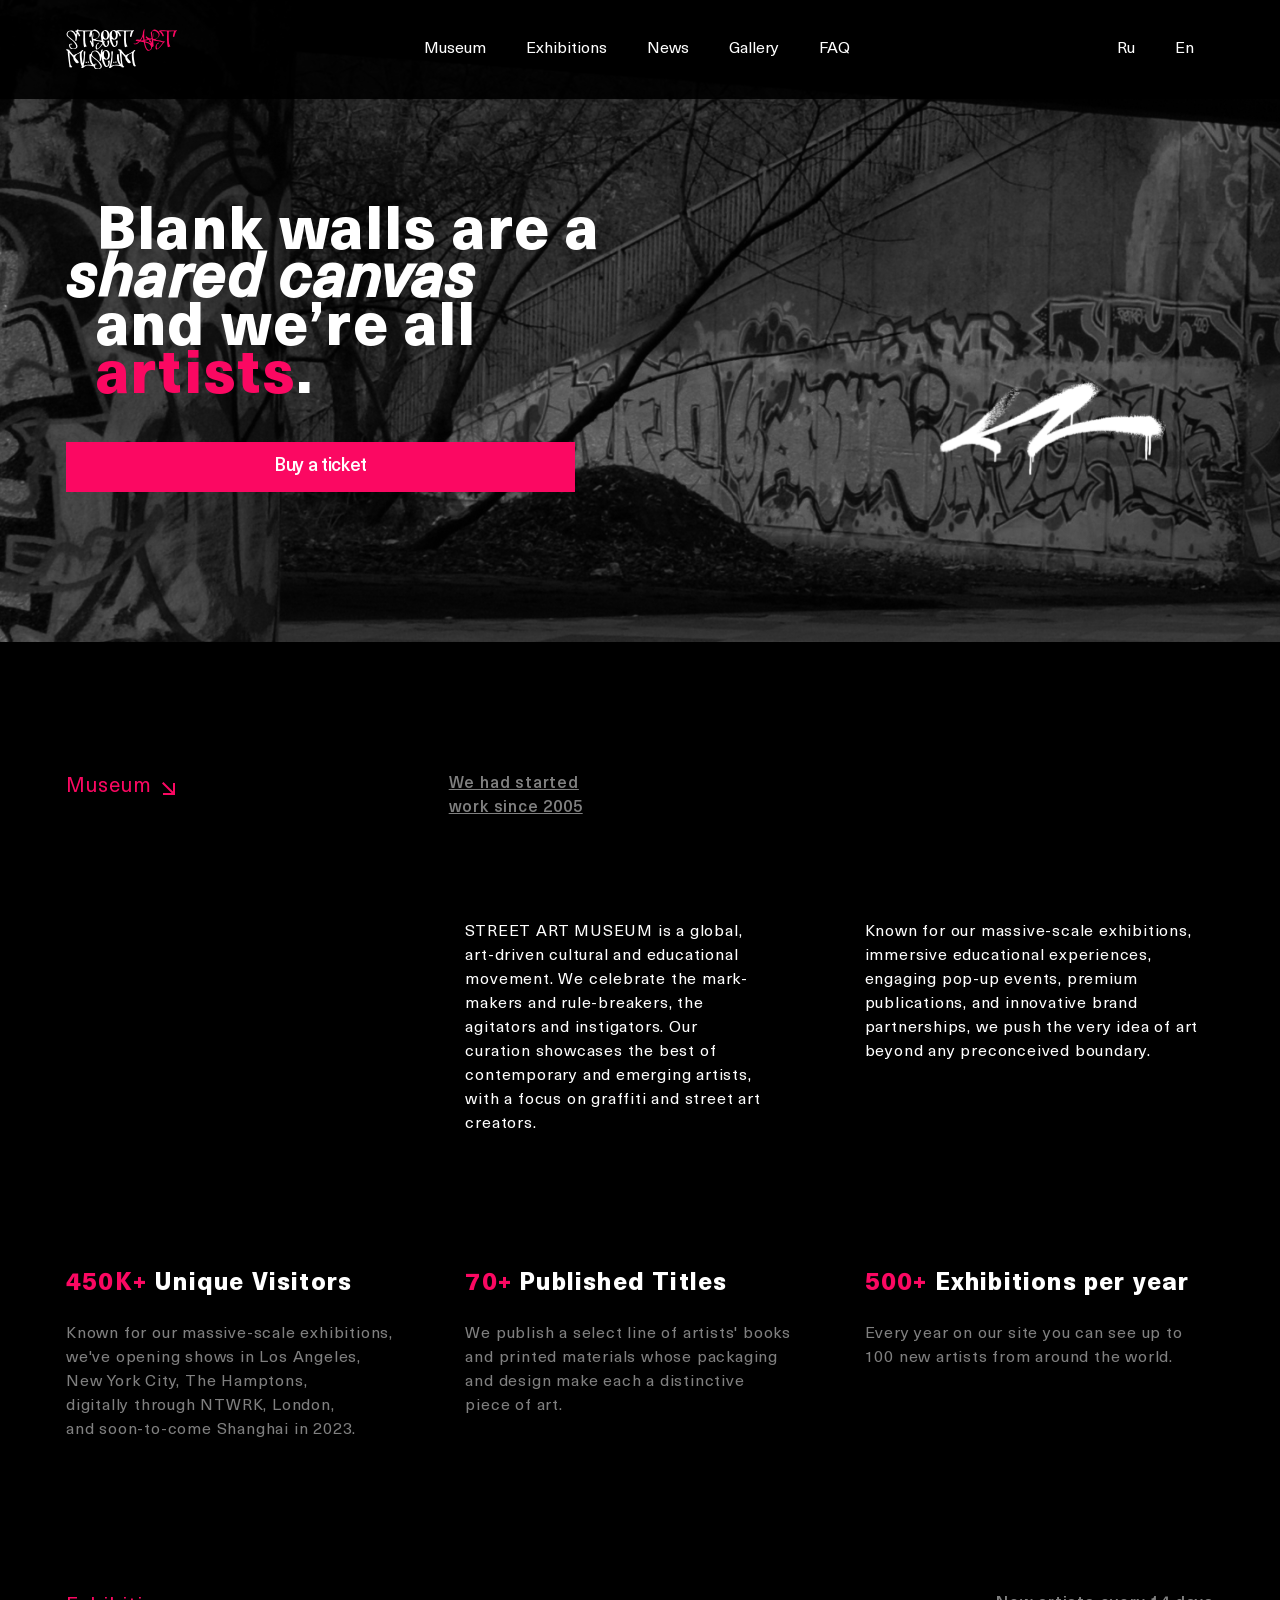
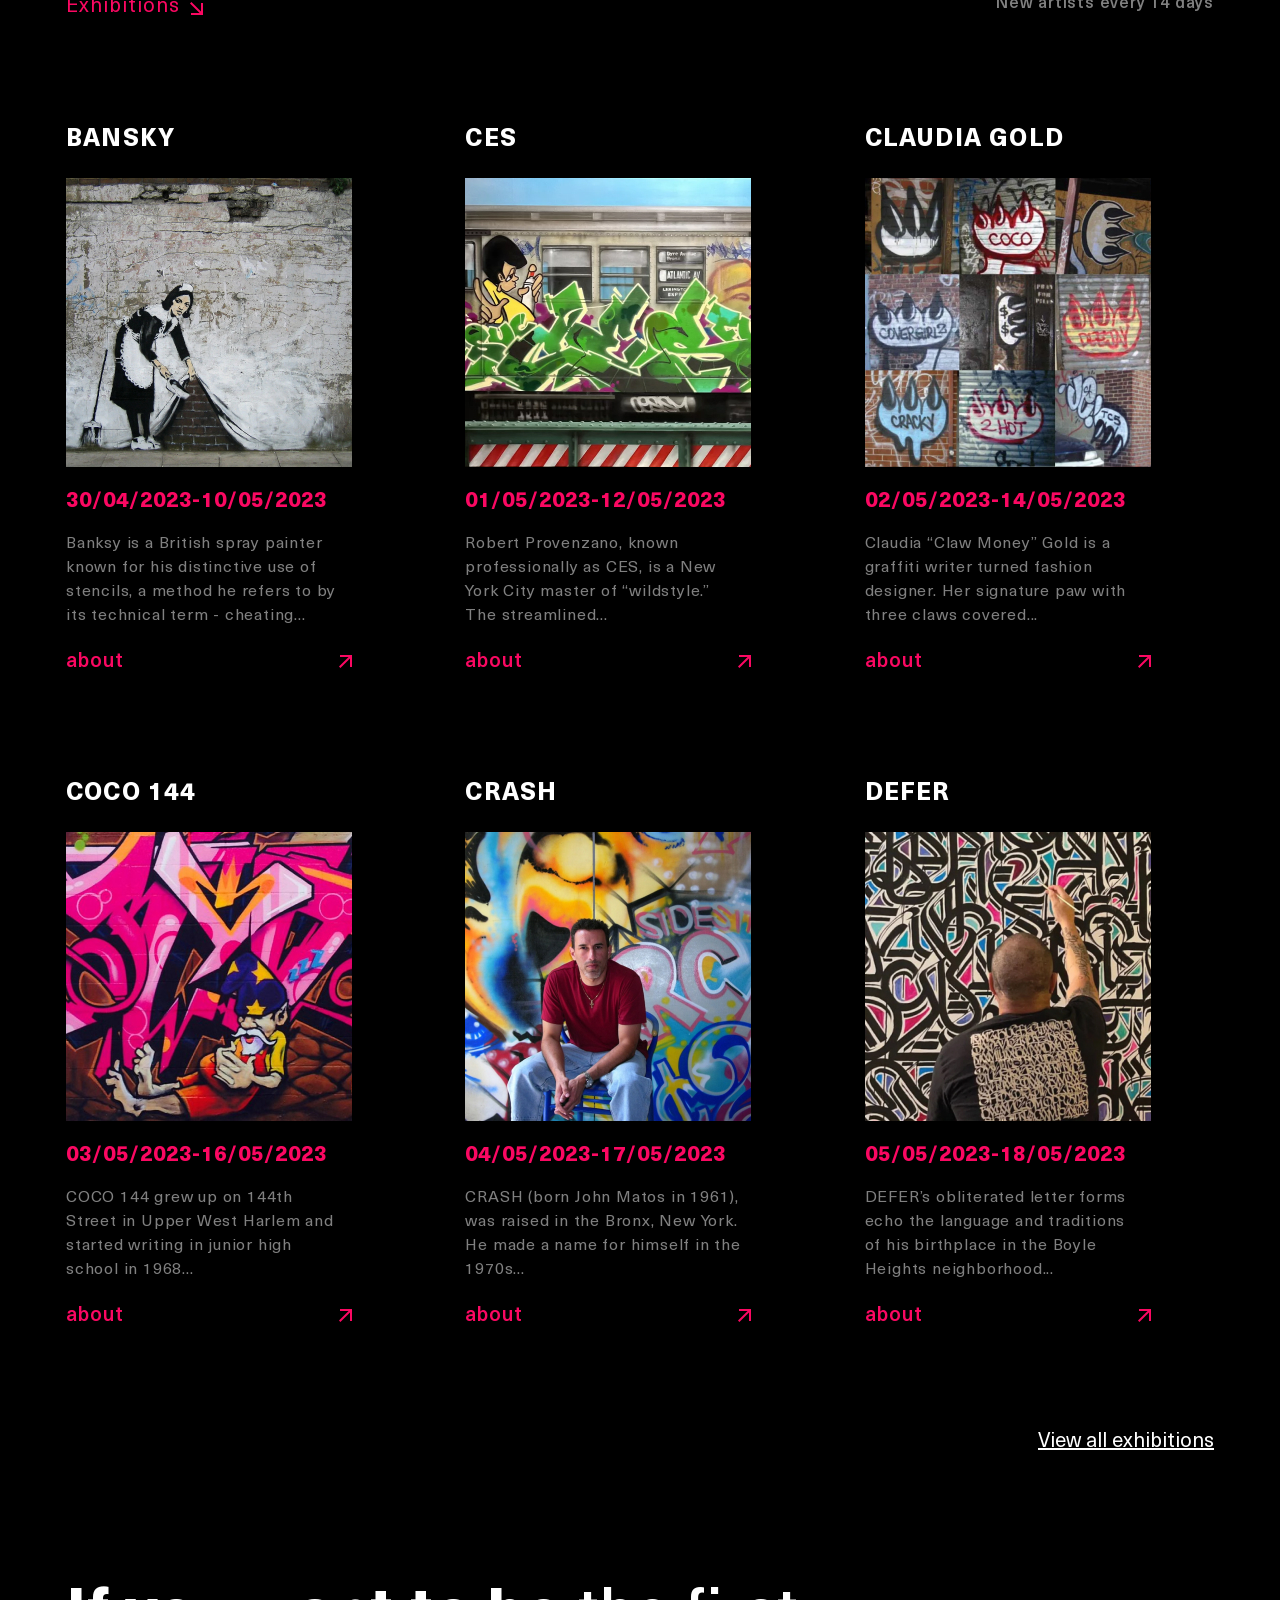
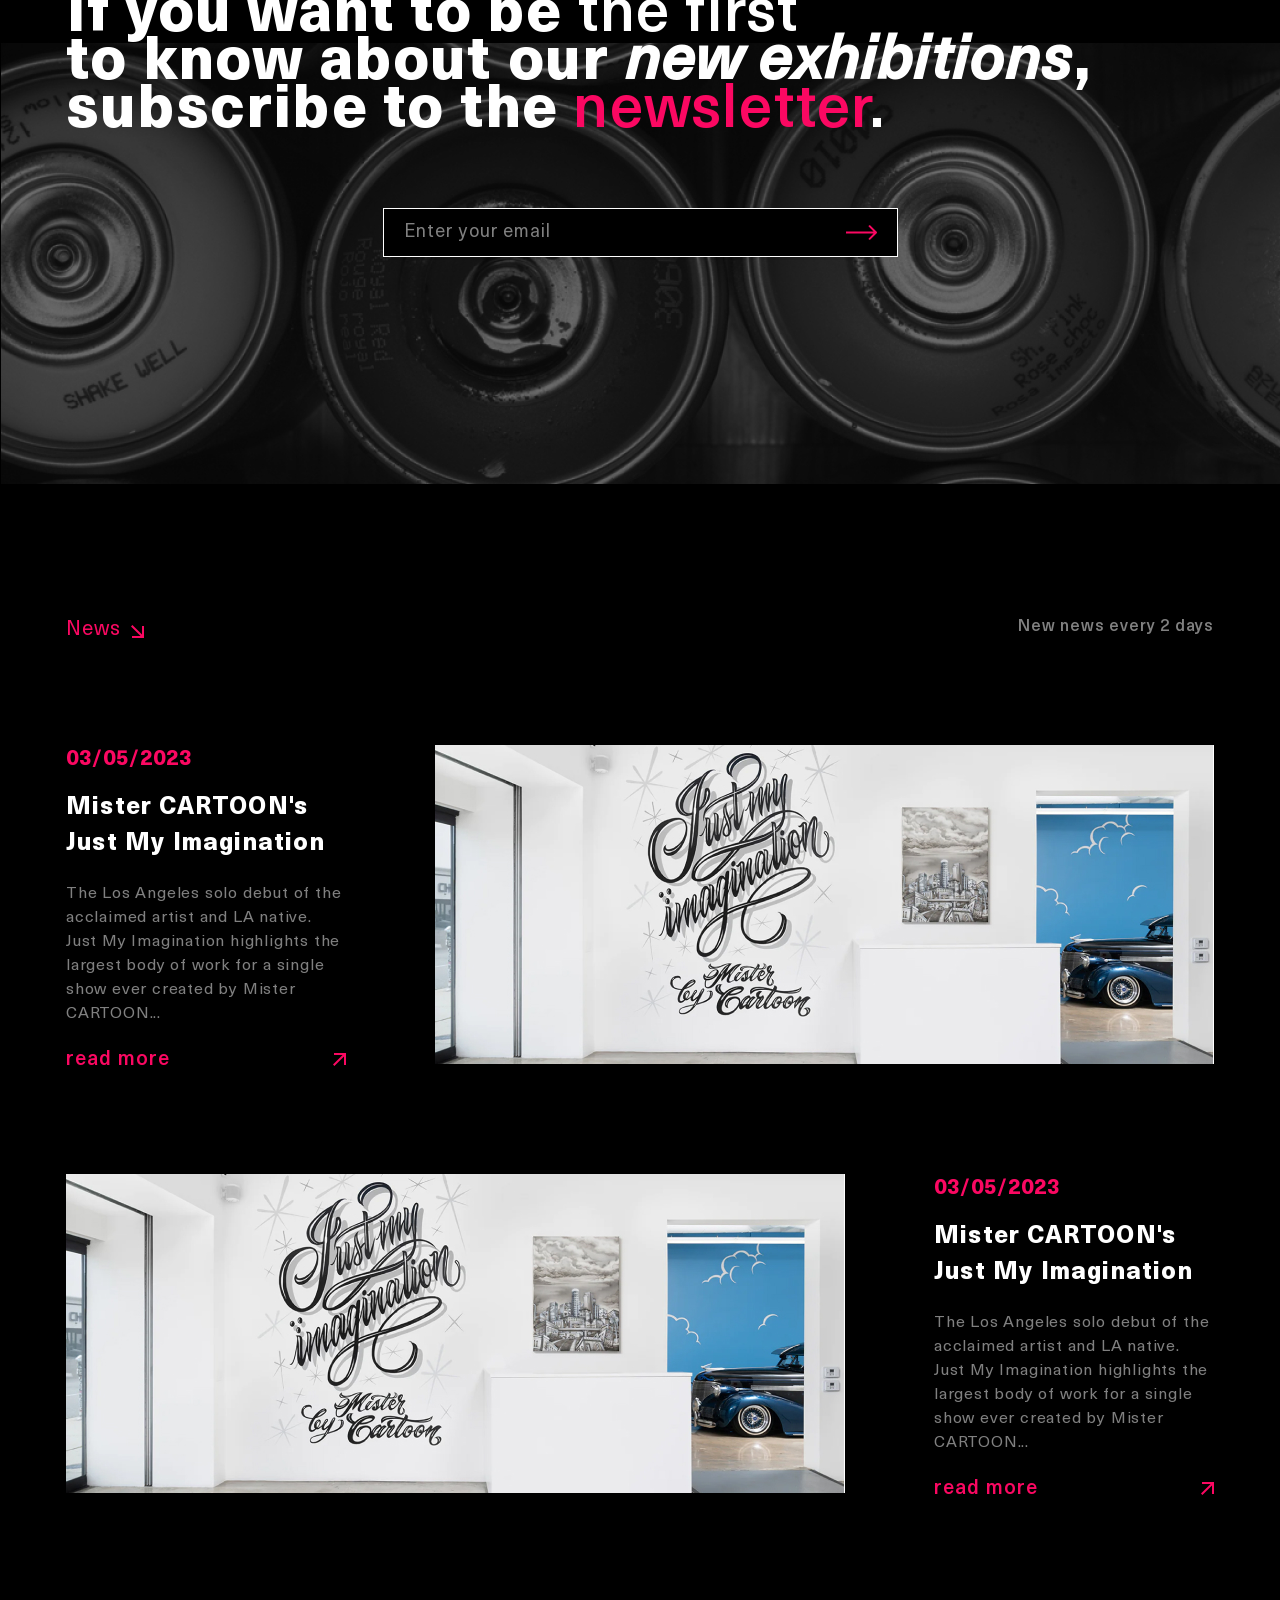
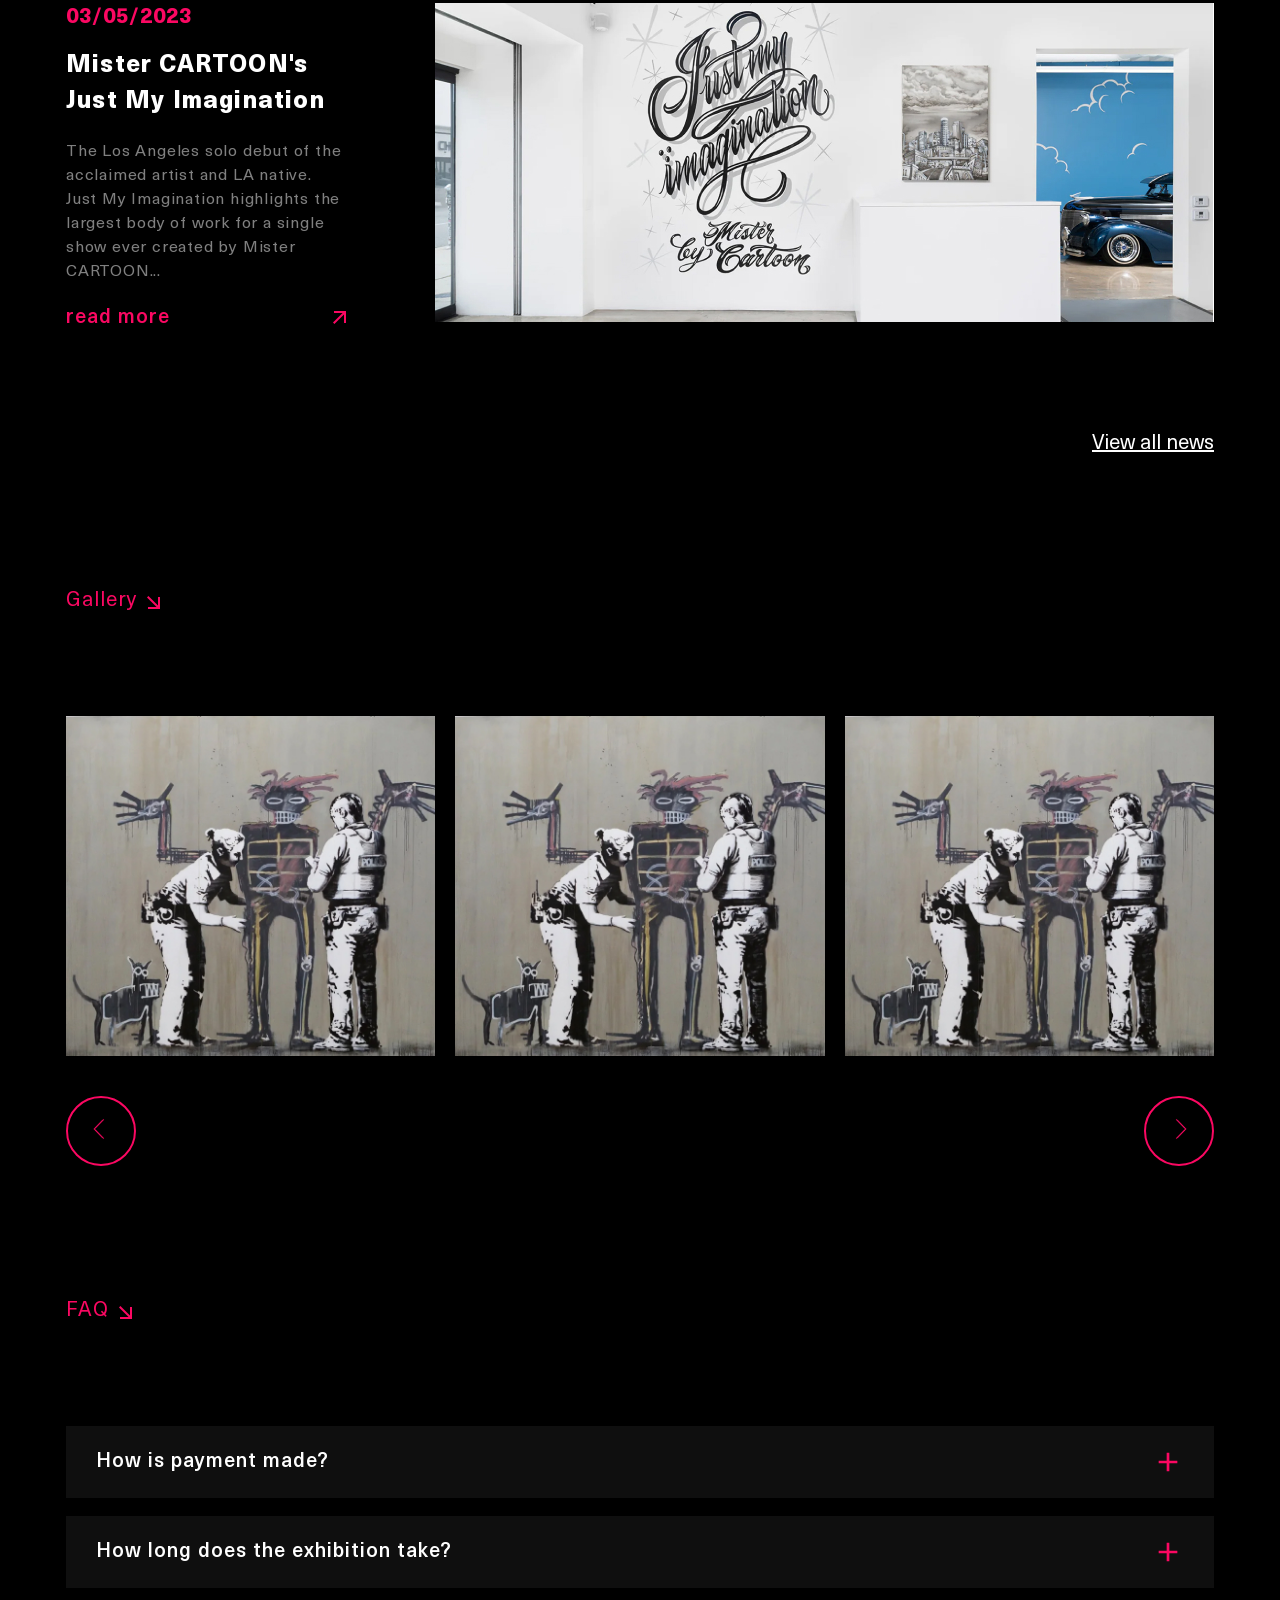
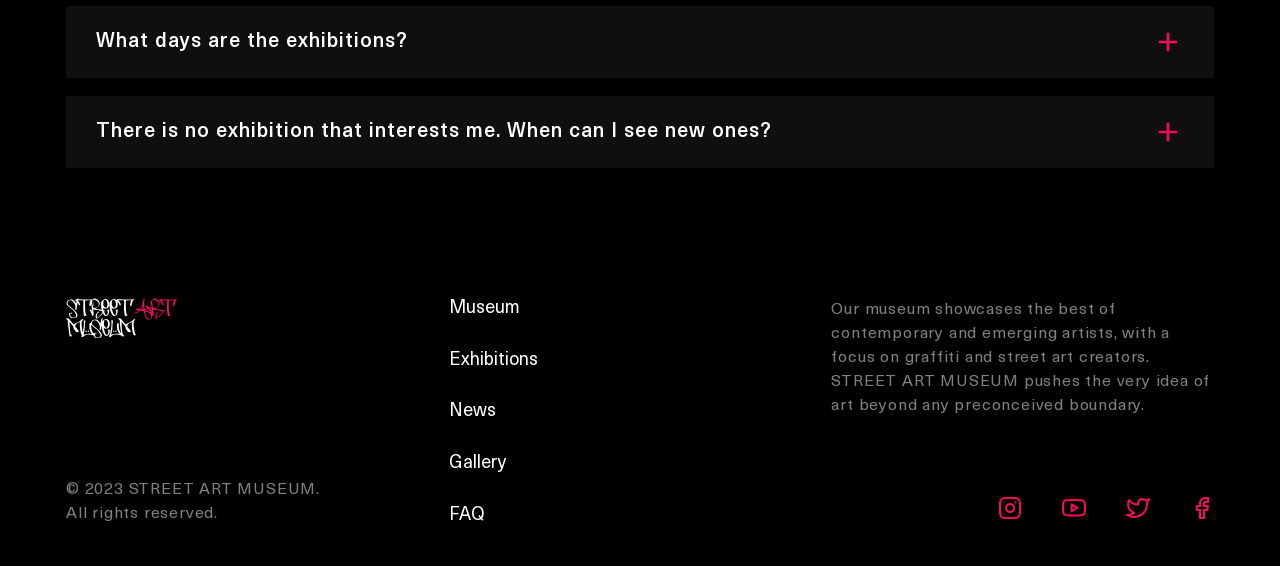
==== commit b374e433: "Updated some header elements" ====
--- a/index.html
+++ b/index.html
@@ -17,59 +17,71 @@
     <!-- Header -->
     <header class="header-container">
       <div class="container">
-          <nav class="navbar navbar-expand-lg bg-body-tertiary">
-    <div class="container-fluid">
-        <a class="navbar-brand" href="#">
-            <img src="./img/svg/logo.svg" alt="Street art museum" width="111"
-                height="41" />
-        </a>
-        <button class="navbar-toggler" type="button" data-bs-toggle="collapse"
-            data-bs-target="#navbarNav" aria-controls="navbarNav"
-            aria-expanded="false" aria-label="Toggle navigation">
-            <span class="navbar-toggler-icon"><svg xmlns="http://www.w3.org/2000/svg" width="40" height="13" viewBox="0 0 40 13" fill="none">
-              <g clip-path="url(#clip0_140_40)">
-              <path d="M40 0H0V4H40V0Z" fill="white"/>
-              <path d="M40 9H0V13H40V9Z" fill="white"/>
-              </g>
-              <defs>
-              <clipPath id="clip0_140_40">
-              <rect width="40" height="13" fill="white"/>
-              </clipPath>
-              </defs>
-              </svg></span>
-        </button>
-        <div class="collapse navbar-collapse" id="navbarNav">
+        <nav class="navbar">
+          <a class="navbar-brand" href="#">
+            <img
+              src="./img/svg/logo.svg"
+              alt="Street art museum"
+              width="111"
+              height="41"
+            />
+          </a>
+          <button
+            class="navbar-toggler"
+            type="button"
+            data-bs-toggle="collapse"
+            data-bs-target=".navbar-collapse"
+          >
+            <span class="navbar-toggler-icon">
+              <svg
+                xmlns="http://www.w3.org/2000/svg"
+                width="40"
+                height="13"
+                viewBox="0 0 40 13"
+                fill="none"
+              >
+                <g clip-path="url(#clip0_140_40)">
+                  <path d="M40 0H0V4H40V0Z" fill="white" />
+                  <path d="M40 9H0V13H40V9Z" fill="white" />
+                </g>
+                <defs>
+                  <clipPath id="clip0_140_40">
+                    <rect width="40" height="13" fill="white" />
+                  </clipPath>
+                </defs>
+              </svg>
+            </span>
+          </button>
+          <div class="collapse navbar-collapse">
             <ul class="navbar-nav">
-                <li class="nav-item">
-                    <a class="nav-link" href="#Museum">Museum</a>
-                </li>
-                <li class="nav-item">
-                    <a class="nav-link" href="#Exhibitions">Exhibitions</a>
-                </li>
-                <li class="nav-item">
-                    <a class="nav-link" href="#News">News</a>
-                </li>
-                <li class="nav-item">
-                    <a class="nav-link" href="#Gallery">Gallery</a>
-                </li>
-                <li class="nav-item">
-                    <a class="nav-link" href="#FAQ">FAQ</a>
-                </li>
+              <li class="nav-item">
+                <a class="nav-link" href="#Museum">Museum</a>
+              </li>
+              <li class="nav-item">
+                <a class="nav-link" href="#Exhibitions">Exhibitions</a>
+              </li>
+              <li class="nav-item">
+                <a class="nav-link" href="#News">News</a>
+              </li>
+              <li class="nav-item">
+                <a class="nav-link" href="#Gallery">Gallery</a>
+              </li>
+              <li class="nav-item">
+                <a class="nav-link" href="#FAQ">FAQ</a>
+              </li>
             </ul>
           </div>
-            <div class="collapse navbar-collapse" id="navbarNav">
-              <ul class="navbar-nav">
-                <li class="nav-item">
-                  <a class="nav-link" href="#Museum">Ru</a>
-              </li>
+          <div class="collapse navbar-collapse">
+            <ul class="navbar-nav">
               <li class="nav-item">
-                  <a class="nav-link" href="#Exhibitions">En</a>
-              </li>
-            </div>
-        </div>
-    </div>
-</nav>
-        </div>
+                <a class="nav-link" href="#Museum">Ru</a>
+              </li>
+              <li class="nav-item">
+                <a class="nav-link" href="#Exhibitions">En</a>
+              </li>
+            </ul>
+          </div>
+        </nav>
       </div>
     </header>
     <!-- Header -->
